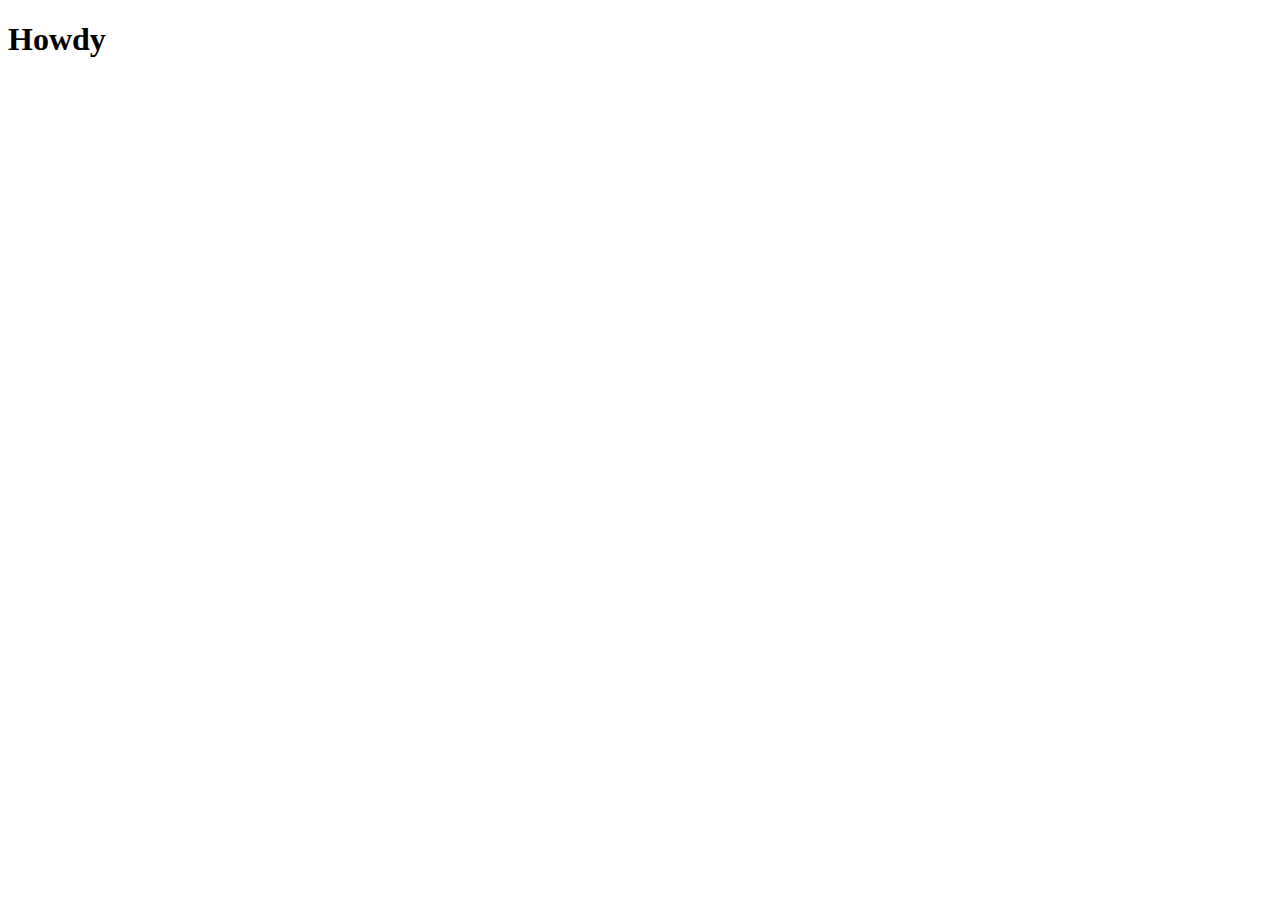
==== index.html @ 2b6c3ceb "Add files via upload" ====
<!doctype html>
<html lang="nl">
	
<head>
	<meta charset="UTF-8">
	<meta name="author" content="jouw naam">
	<meta name="viewport" content="width=device-width, initial-scale=1">
	
	<title>Howdy</title>
	
	<link href="styles/style.css" rel="stylesheet">
</head>

<body>
	<h1>Howdy</h1>
	<script src="scripts/script.js"></script>
</body>
	
</html>
---- styles/style.css ----
/* CSS Document */
*, *::after, *::before {
  box-sizing:border-box;  
}
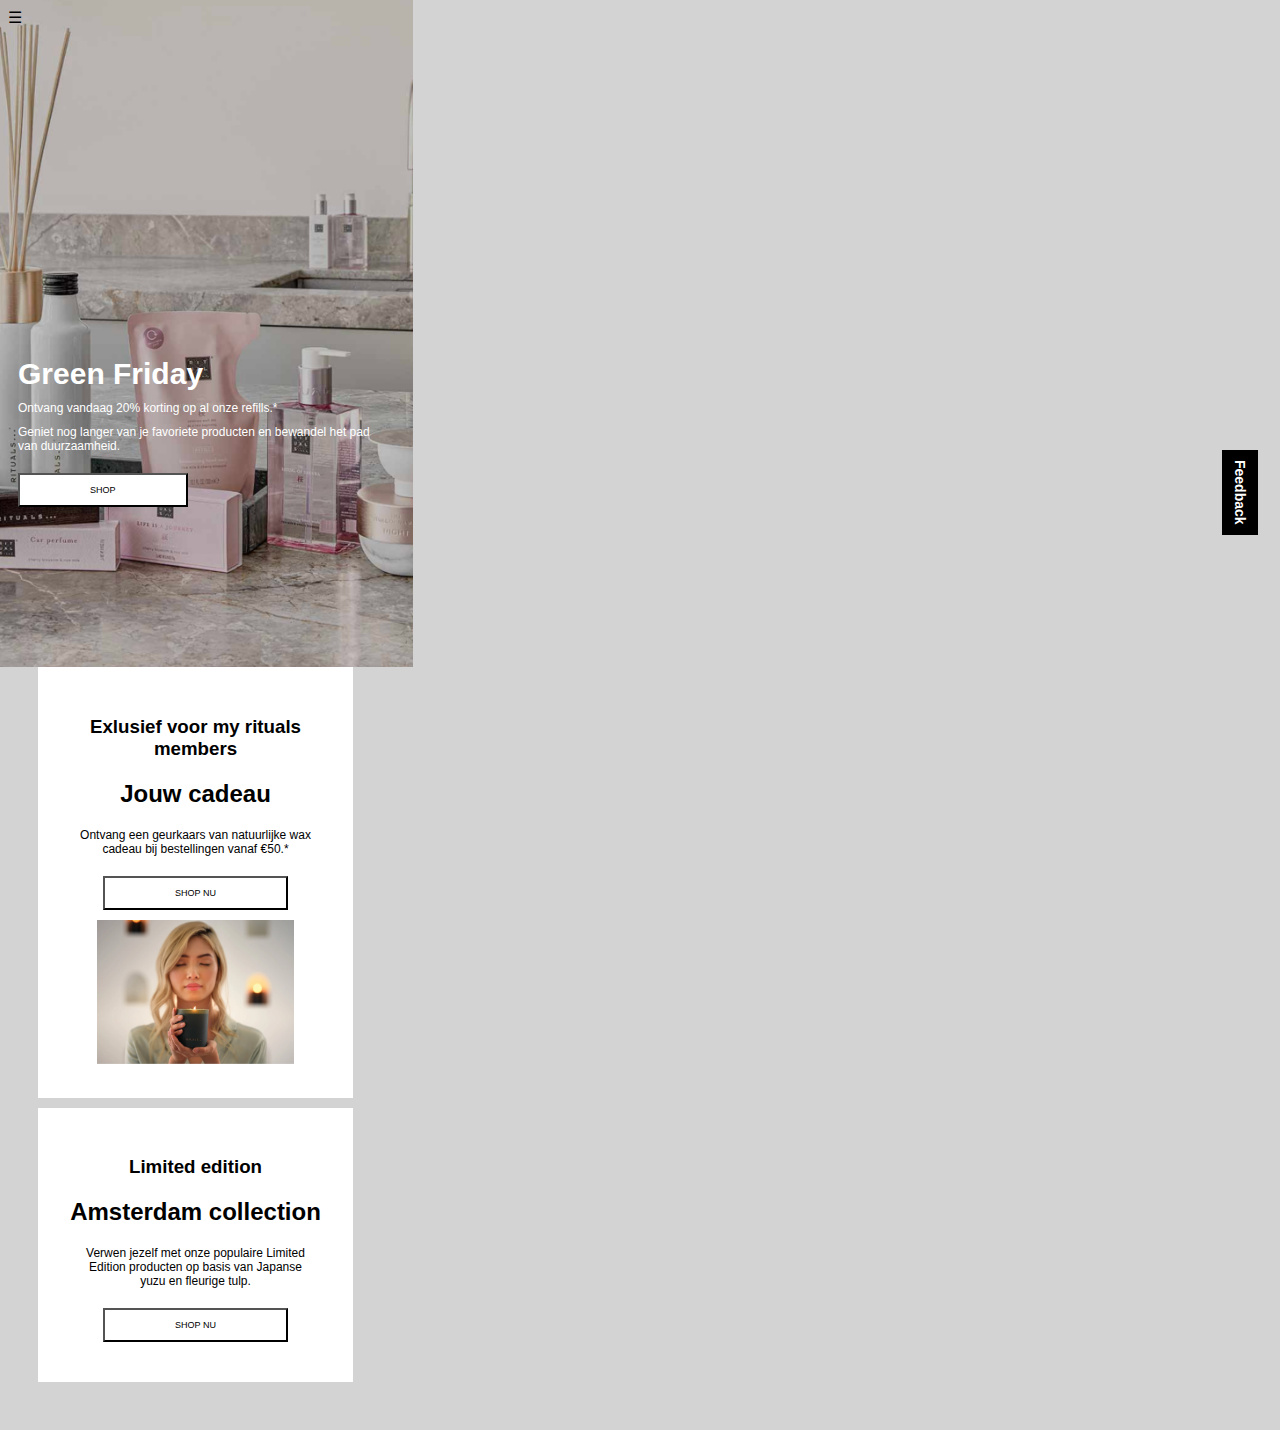
==== commit 76195c12: "Add files via upload" ====
--- a/index.html
+++ b/index.html
@@ -6,14 +6,62 @@
 	<meta name="author" content="jouw naam">
 	<meta name="viewport" content="width=device-width, initial-scale=1">
 	
-	<title>Howdy</title>
+	<title>Homepagina</title>
 	
 	<link href="styles/style.css" rel="stylesheet">
 </head>
 
 <body>
-	<h1>Howdy</h1>
+    <!-- start hamburger menu -->
+    <header>
+
+        <nav>
+            <label for="toggle">&#9776;</label>
+        </nav>
+    <!-- https://www.youtube.com/watch?v=xMTs8tAapnQ -->
+
+        <section class="homebanner">
+            <h1>Green Friday</h1>
+                <p>Ontvang vandaag 20% korting op al onze refills.*</p>
+                <p>Geniet nog langer van je favoriete producten en bewandel het pad van duurzaamheid.</p>
+                <button id='shop'>SHOP</button>
+        </section>
+        
+    </header>
+    <!-- einde hamburger menu -->
+   
+    <section id="zijkant">
+    <h2>Feedback</h2>
+    </section>
+     
+        
+           <ul>
+               <li id="jouwcadeau">
+                  <h3>Exlusief voor my rituals members</h3>
+                   <h2>Jouw cadeau</h2>
+                   <p>Ontvang een geurkaars van natuurlijke wax cadeau bij bestellingen vanaf €50.*</p>
+                   <button id='shopNu'>SHOP NU</button>
+                   <img class="cadeaufoto" src="images/jouwcadeau.png" alt="Foto van een vrouw die het cadeau vasthoudt">
+               </li>
+               
+               
+                <li id="AdamCollectie">
+                  <h3>Limited edition</h3>
+                   <h2>Amsterdam collection</h2>
+                   <p>Verwen jezelf met onze populaire Limited Edition producten op basis van Japanse yuzu en fleurige tulp.</p>
+                   <button id='shopNu2'>SHOP NU</button>
+               </li>
+           </ul>   
+        
+        
+        
+        
 	<script src="scripts/script.js"></script>
 </body>
 	
 </html>
+
+
+
+
+
--- a/styles/style.css
+++ b/styles/style.css
@@ -1,5 +1,96 @@
 /* CSS Document */
 *, *::after, *::before {
-  box-sizing:border-box;  
+  box-sizing:border-box; 
+ 
 }
 
+body {
+    font-family: ScalaSansOT, "Segoe UI", Roboto, "Helvetica Neue", sans-serif;
+    font-size: 16px;
+    max-width: 375px;
+    background-color: lightgray;
+}
+
+ul {
+    list-style: none;
+    margin: 0px;
+    padding:30px;
+    text-align: center;
+    
+}
+
+li {
+    margin-bottom: 10px;
+    background-color: white;
+    padding: 30px;
+}
+
+h1 {
+    font-size: 30px;
+    margin: 10px;
+    padding-top: 200px;
+    color: white;
+}
+
+p {
+    margin: 10px;
+    font-size: 12px;
+    color: white;
+}
+#zijkant {
+    position: relative;
+}
+
+#zijkant h2 {
+    position:fixed;
+    right:10px; 
+    top: 50%;
+    padding:10px;
+    text-align:center;
+    color:white;
+    background-color:black;
+    writing-mode:vertical-rl;
+    font-size: 14px;
+}
+
+button {
+    margin: 10px;
+    padding: 10px;
+    padding-left: 70px;
+    padding-right: 70px;
+    font-size: 9px;
+    background-color: white;
+    border-style: solid 1px;
+}
+
+.homebanner {
+   margin: -30px;
+    padding-bottom: 150px;
+    padding-top: 150px;
+    padding-left: 30px;
+    padding-right: 30px;
+    
+    background-image: url("../images/homebannerSmall.png");
+    background-repeat: no-repeat;
+    background-position: center top;
+    background-attachment: scroll;
+    background-size: cover;
+    
+}
+ 
+
+ul p {
+    color: black;
+}
+
+
+img {
+    width: 197.5px;
+    height: 144.205px;
+    text-align: center;
+}
+
+
+
+
+
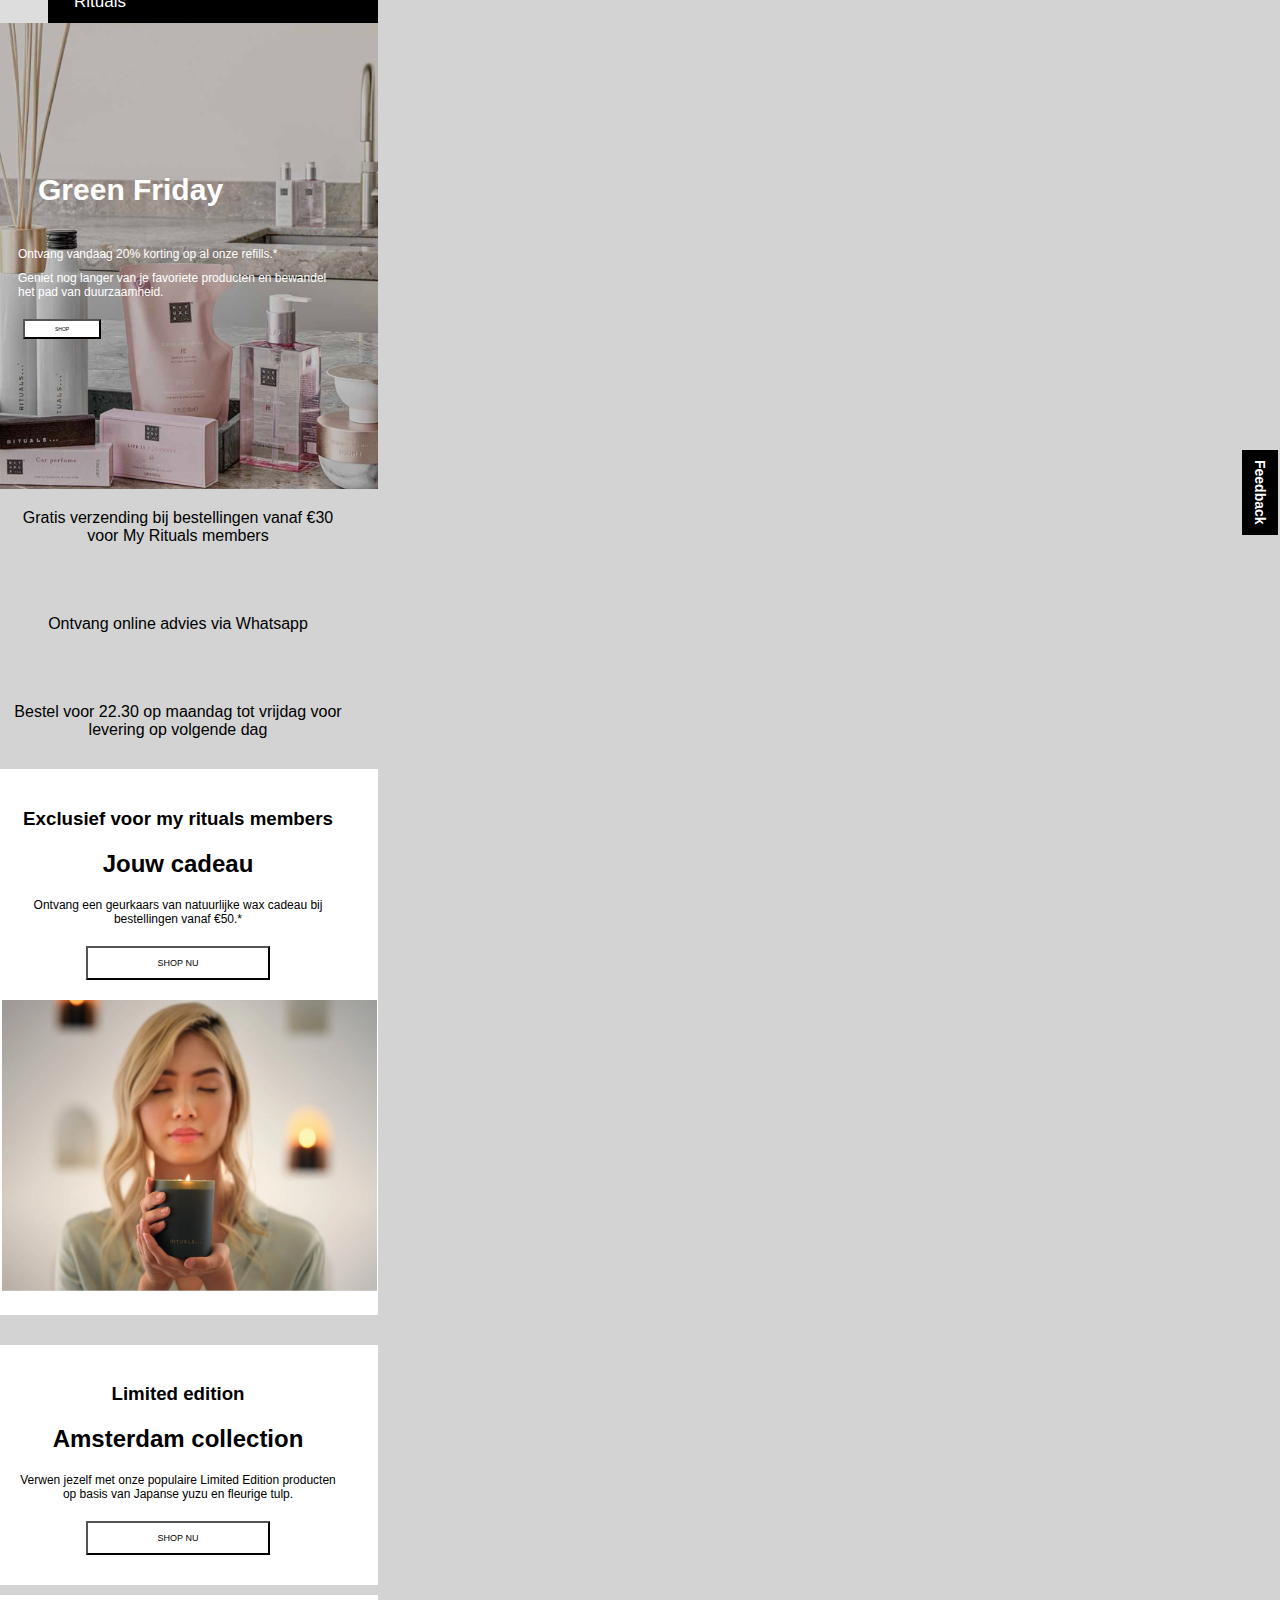
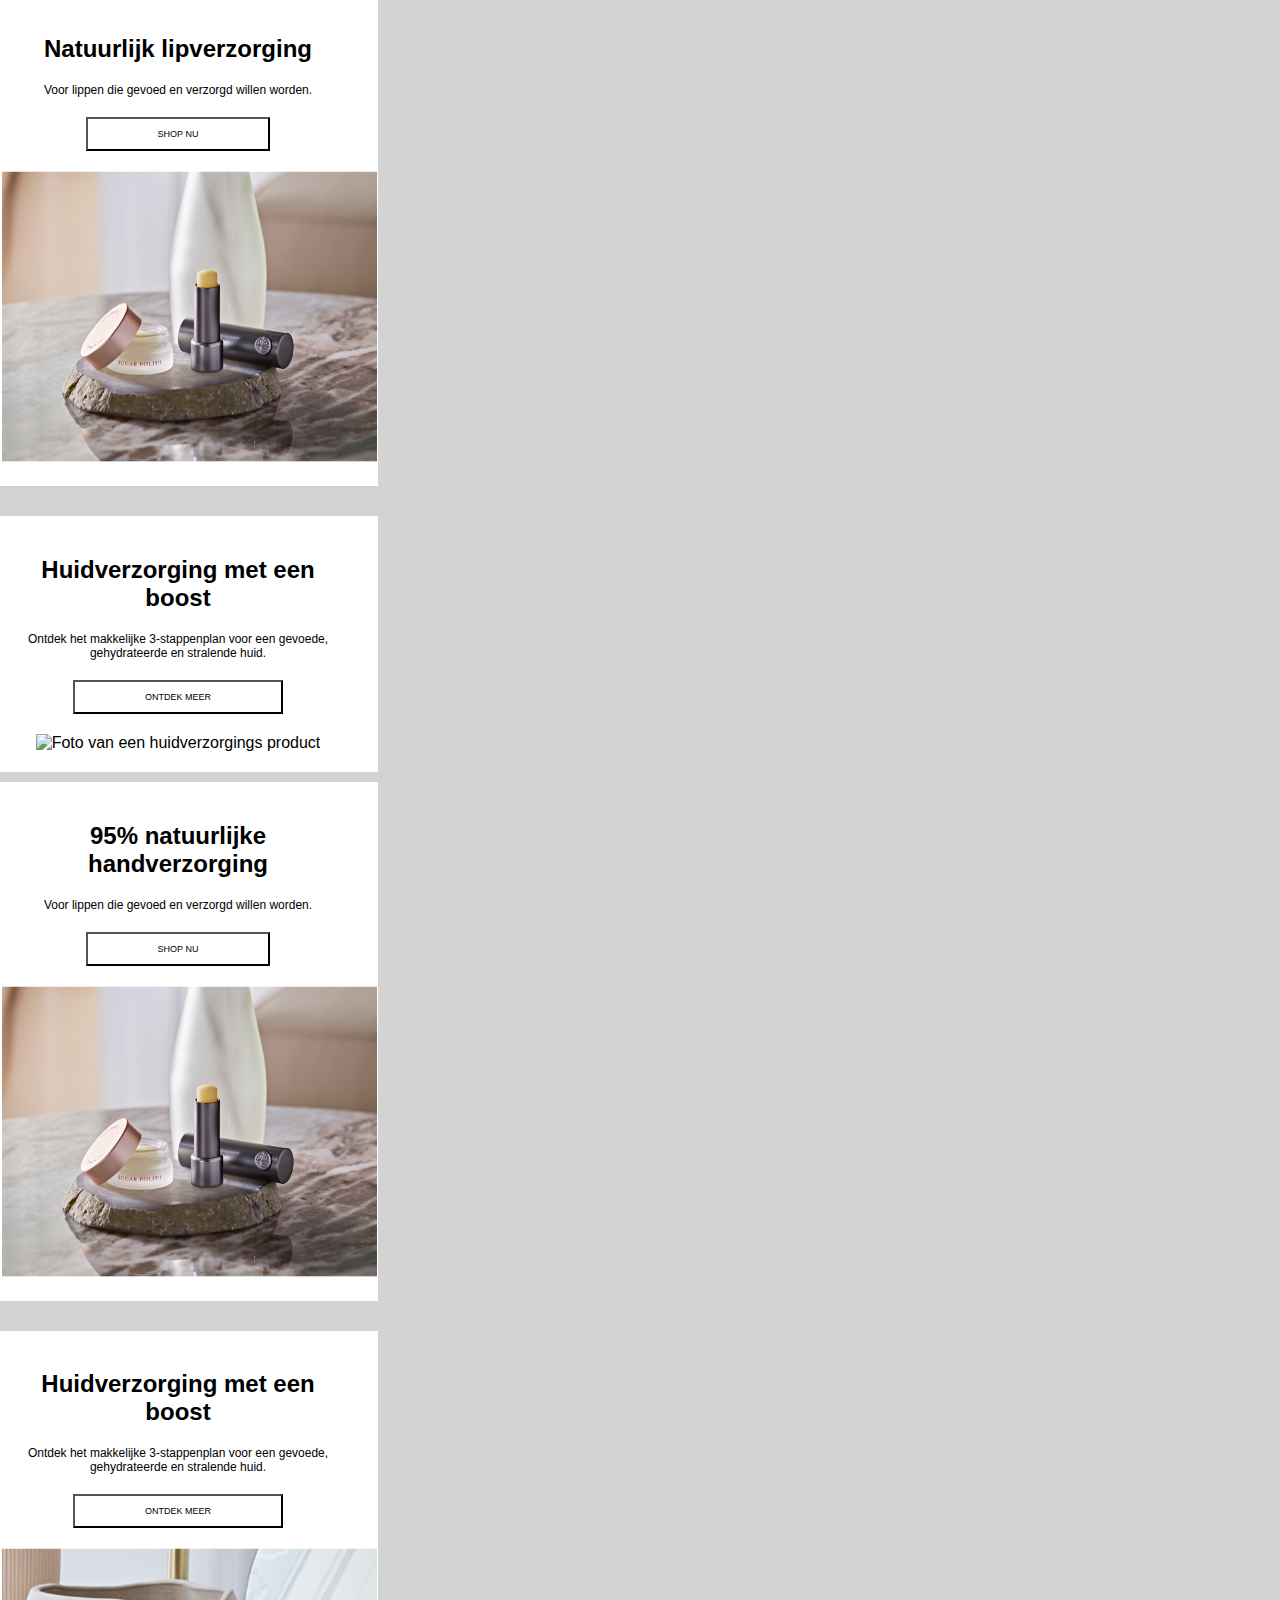
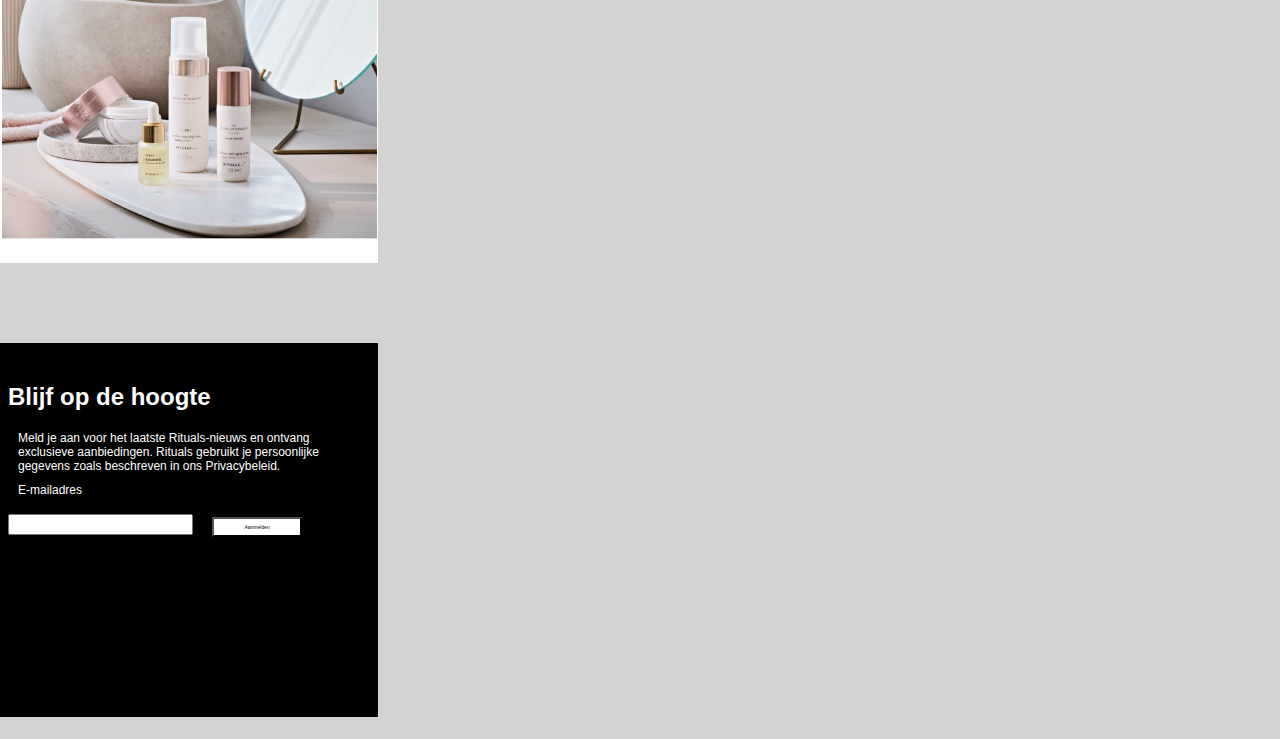
==== commit 012ad1bd: "Add files via upload" ====
--- a/index.html
+++ b/index.html
@@ -12,32 +12,64 @@
 </head>
 
 <body>
-    <!-- start hamburger menu -->
+    
     <header>
-
+        <!-- streepjes hamburger menu
         <nav>
             <label for="toggle">&#9776;</label>
         </nav>
-    <!-- https://www.youtube.com/watch?v=xMTs8tAapnQ -->
+        bron:https://www.youtube.com/watch?v=xMTs8tAapnQ -->
+        
+       
+        
+        <!-- top nav menu -->
+        
+         <div class="topnav">
+                
+            <a href="index.html" class="active">Rituals</a>
+            
+            <!-- nav links-->
+            <div id="myLinks">
+                <a href="product.html">Producten</a>
+                <a href="collecties">Collecties</a>
+                <a href="cadeaus">Cadeaus</a>
+                <a href="magazine">Magazine</a>
+            </div>
+            
+            <!--hamburger menu-->
+            <a id="linksboven" href="javascript:void(0);" class="icon" onclick="myFunction()"> </a>  
+            
+           
+        </div>
 
+      
         <section class="homebanner">
             <h1>Green Friday</h1>
                 <p>Ontvang vandaag 20% korting op al onze refills.*</p>
                 <p>Geniet nog langer van je favoriete producten en bewandel het pad van duurzaamheid.</p>
                 <button id='shop'>SHOP</button>
         </section>
-        
+        <!-- eind top nav menu -->
     </header>
-    <!-- einde hamburger menu -->
+   
    
     <section id="zijkant">
     <h2>Feedback</h2>
     </section>
      
+               
+               
+            <ul class="slider">
+               <li>Gratis verzending bij bestellingen vanaf €30 voor My Rituals members</li>
+               <li>Ontvang online advies via Whatsapp</li>
+               <li>Bestel voor 22.30 op maandag tot vrijdag voor levering op volgende dag</li>
+                   
+            </ul>
         
-           <ul>
+          
+            <ul>
                <li id="jouwcadeau">
-                  <h3>Exlusief voor my rituals members</h3>
+                  <h3>Exclusief voor my rituals members</h3>
                    <h2>Jouw cadeau</h2>
                    <p>Ontvang een geurkaars van natuurlijke wax cadeau bij bestellingen vanaf €50.*</p>
                    <button id='shopNu'>SHOP NU</button>
@@ -51,9 +83,51 @@
                    <p>Verwen jezelf met onze populaire Limited Edition producten op basis van Japanse yuzu en fleurige tulp.</p>
                    <button id='shopNu2'>SHOP NU</button>
                </li>
-           </ul>   
+            </ul>   
+           
+           
+             <ul>
+               <li id="lipverzorging">
+                  <h2>Natuurlijk lipverzorging</h2>
+                   <p>Voor lippen die gevoed en verzorgd willen worden.</p>
+                   <button id='shopNu3'>SHOP NU</button>
+                   <img class="verzorgingfoto" src="images/verzorging.png" alt="Foto van een lipverzorgings product">
+               </li>
+               
+               
+                <li id="huidverzorging">
+                   <h2>Huidverzorging met een boost</h2>
+                   <p>Ontdek het makkelijke 3-stappenplan voor een gevoede, gehydrateerde en stralende huid.</p>
+                   <button id='ontdek'>ONTDEK MEER</button>
+                   <img class="huidverzorging" src="images/huisverzorging.jpg" alt="Foto van een huidverzorgings product">
+               </li>
+             </ul> 
+           
+           
+            <ul>
+               <li id="handverzorging">
+                  <h2>95% natuurlijke handverzorging</h2>
+                   <p>Voor lippen die gevoed en verzorgd willen worden.</p>
+                   <button id='shopNu4'>SHOP NU</button>
+                   <img class="verzorgingfoto" src="images/verzorging.png" alt="Foto van een lipverzorgings product">
+               </li>
+               
+               
+                <li id="huidverzorging2">
+                   <h2>Huidverzorging met een boost</h2>
+                   <p>Ontdek het makkelijke 3-stappenplan voor een gevoede, gehydrateerde en stralende huid.</p>
+                   <button id='ontdek2'>ONTDEK MEER</button>
+                   <img class="huidverzorging" src="images/huidverzorging.jpg" alt="Foto van een huidverzorgings product">
+               </li>
+            </ul> 
         
-        
+        <footer>
+            <h2>Blijf op de hoogte</h2>
+            <p>Meld je aan voor het laatste Rituals-nieuws en ontvang exclusieve aanbiedingen. Rituals gebruikt je persoonlijke gegevens zoals beschreven in ons Privacybeleid.</p>
+            <p>E-mailadres</p>
+            <input class="inputveld email" type="email">
+            <button id="aanmelden">Aanmelden</button>
+        </footer>
         
         
 	<script src="scripts/script.js"></script>
--- a/styles/style.css
+++ b/styles/style.css
@@ -4,26 +4,54 @@
  
 }
 
+
+/****************** algemeen *****************/
 body {
     font-family: ScalaSansOT, "Segoe UI", Roboto, "Helvetica Neue", sans-serif;
     font-size: 16px;
-    max-width: 375px;
+    max-width: 340px;
     background-color: lightgray;
-}
-
-ul {
+    
+}
+
+ul  {
     list-style: none;
-    margin: 0px;
-    padding:30px;
     text-align: center;
     
-}
+    margin: -30px;
+    margin-top: -120px;
+    padding-bottom: 50px;
+    padding-top: 50px;
+    padding-left: 30px;
+    padding-right: 30px;
+    
+}
+
+
+.slider {
+    margin-top: -30px;
+    
+}
+
+.slider li {
+    background-color: lightgray;
+}
+
 
 li {
-    margin-bottom: 10px;
-    background-color: white;
-    padding: 30px;
-}
+    
+    background-color: white;
+    
+    
+    margin: -30px;
+    margin-bottom: 60px;
+    padding-bottom: 20px;
+    padding-top: 20px;
+    padding-left: 30px;
+    padding-right: 30px;
+}
+
+
 
 h1 {
     font-size: 30px;
@@ -36,14 +64,19 @@
     margin: 10px;
     font-size: 12px;
     color: white;
-}
+    
+}
+
+
+
+/****************** feedback button zijkant site *****************/
 #zijkant {
     position: relative;
 }
 
 #zijkant h2 {
     position:fixed;
-    right:10px; 
+    right:-10px; 
     top: 50%;
     padding:10px;
     text-align:center;
@@ -51,9 +84,48 @@
     background-color:black;
     writing-mode:vertical-rl;
     font-size: 14px;
-}
-
-button {
+    display: flex;
+    justify-content: flex-end;
+}
+
+
+
+
+
+/****************** homepagina  *****************/
+.homebanner {
+   margin: -30px;
+    padding-bottom: 150px;
+    padding-top: 150px;
+    padding-left: 30px;
+    padding-right: 30px;
+    
+    background-image: url("../images/homebannerSmall.png");
+    background-repeat: no-repeat;
+    background-position: center top;
+    background-attachment: scroll;
+    background-size: cover;
+    
+}
+ 
+
+ul p {
+    color: black;
+}
+
+
+img {
+    margin: 10px -6px 0px -6px;
+    width: 375px;
+    height: 291px;
+    
+}
+
+
+
+li button,
+button shop
+{
     margin: 10px;
     padding: 10px;
     padding-left: 70px;
@@ -63,34 +135,161 @@
     border-style: solid 1px;
 }
 
-.homebanner {
-   margin: -30px;
-    padding-bottom: 150px;
-    padding-top: 150px;
-    padding-left: 30px;
-    padding-right: 30px;
-    
-    background-image: url("../images/homebannerSmall.png");
-    background-repeat: no-repeat;
-    background-position: center top;
-    background-attachment: scroll;
-    background-size: cover;
-    
-}
- 
-
-ul p {
+
+
+
+footer h2 {
+    color: white;
+}
+
+footer {
+    background-color: black;
+    margin: -30px;
+    margin-bottom: -10px;
+    padding-bottom: 170px;
+    padding-top: 20px;
+    padding-left: 30px;
+    padding-right: 30px; 
+   
+}
+
+
+
+/******** nav *******/
+
+.topnav {
+    overflow: hidden;
+    background-color: black;
+    position: relative;
+    width: 380px;
+    height: 45px;
+    margin-top: -30px;
+    margin-left: -10px;
+    
+    
+}
+
+.topnav #myLinks {
+    display: none;
+}
+
+.topnav a {
+    color: white;
+    padding: 14px 16px;
+    text-decoration: none;
+    font-size: 17px;
+    display: block;
+}
+
+.topnav a.icon {
+    background: white;
+    display: block;
+    position: absolute;
+    left: 0;
+    top: 0;
+    width: 50px;
+    height: 48px;
+    
+    
+}
+
+
+.topnav a:hover{
+    background-color: #ddd;
     color: black;
-}
-
-
-img {
-    width: 197.5px;
-    height: 144.205px;
-    text-align: center;
-}
-
-
-
-
-
+    
+
+    
+}
+
+
+a {
+    position: absolute;
+     
+      
+}
+.active {
+    background-color: black;
+    color: white;
+    left: 60px;
+    display: flex;
+    width: 100px;
+    padding: 0;
+    
+}
+
+
+
+
+
+
+/****grid*****/
+main {
+  display:grid;
+  grid-template-columns:1fr 1fr;
+    display:grid;
+  grid-template-columns:1fr 1fr;
+  grid-gap:1em;
+    
+    margin: 0px 0px 800px 25px;
+}
+
+
+header article{
+    background-color: black;
+    width: 380px;
+    height: 200px;
+    margin-left: -10px;
+    
+    
+}
+
+header h1 {
+    padding: 30px;
+    margin: 0px;
+}
+
+article {
+    background-color: white;
+    margin: 0px;
+    width: 150px;
+    height: 400px;
+    padding: 10px;
+    
+}
+
+button{
+    margin: 10px 30px 10px 15px;
+    padding: 5px 30px 5px 30px;
+    background-color: white;
+    border-style: solid 1px;
+    font-size: 5px;
+    
+   
+    
+}
+
+article img {
+    width: 50px;
+    height: 216.5px;
+    margin: 0px 0px 0px 40px;
+    
+}
+article h2 {
+    font-size: 15px;
+}
+
+article p{
+    margin: 0;
+    color: gray;
+}
+
+
+
+
+
+
+
+
+
+
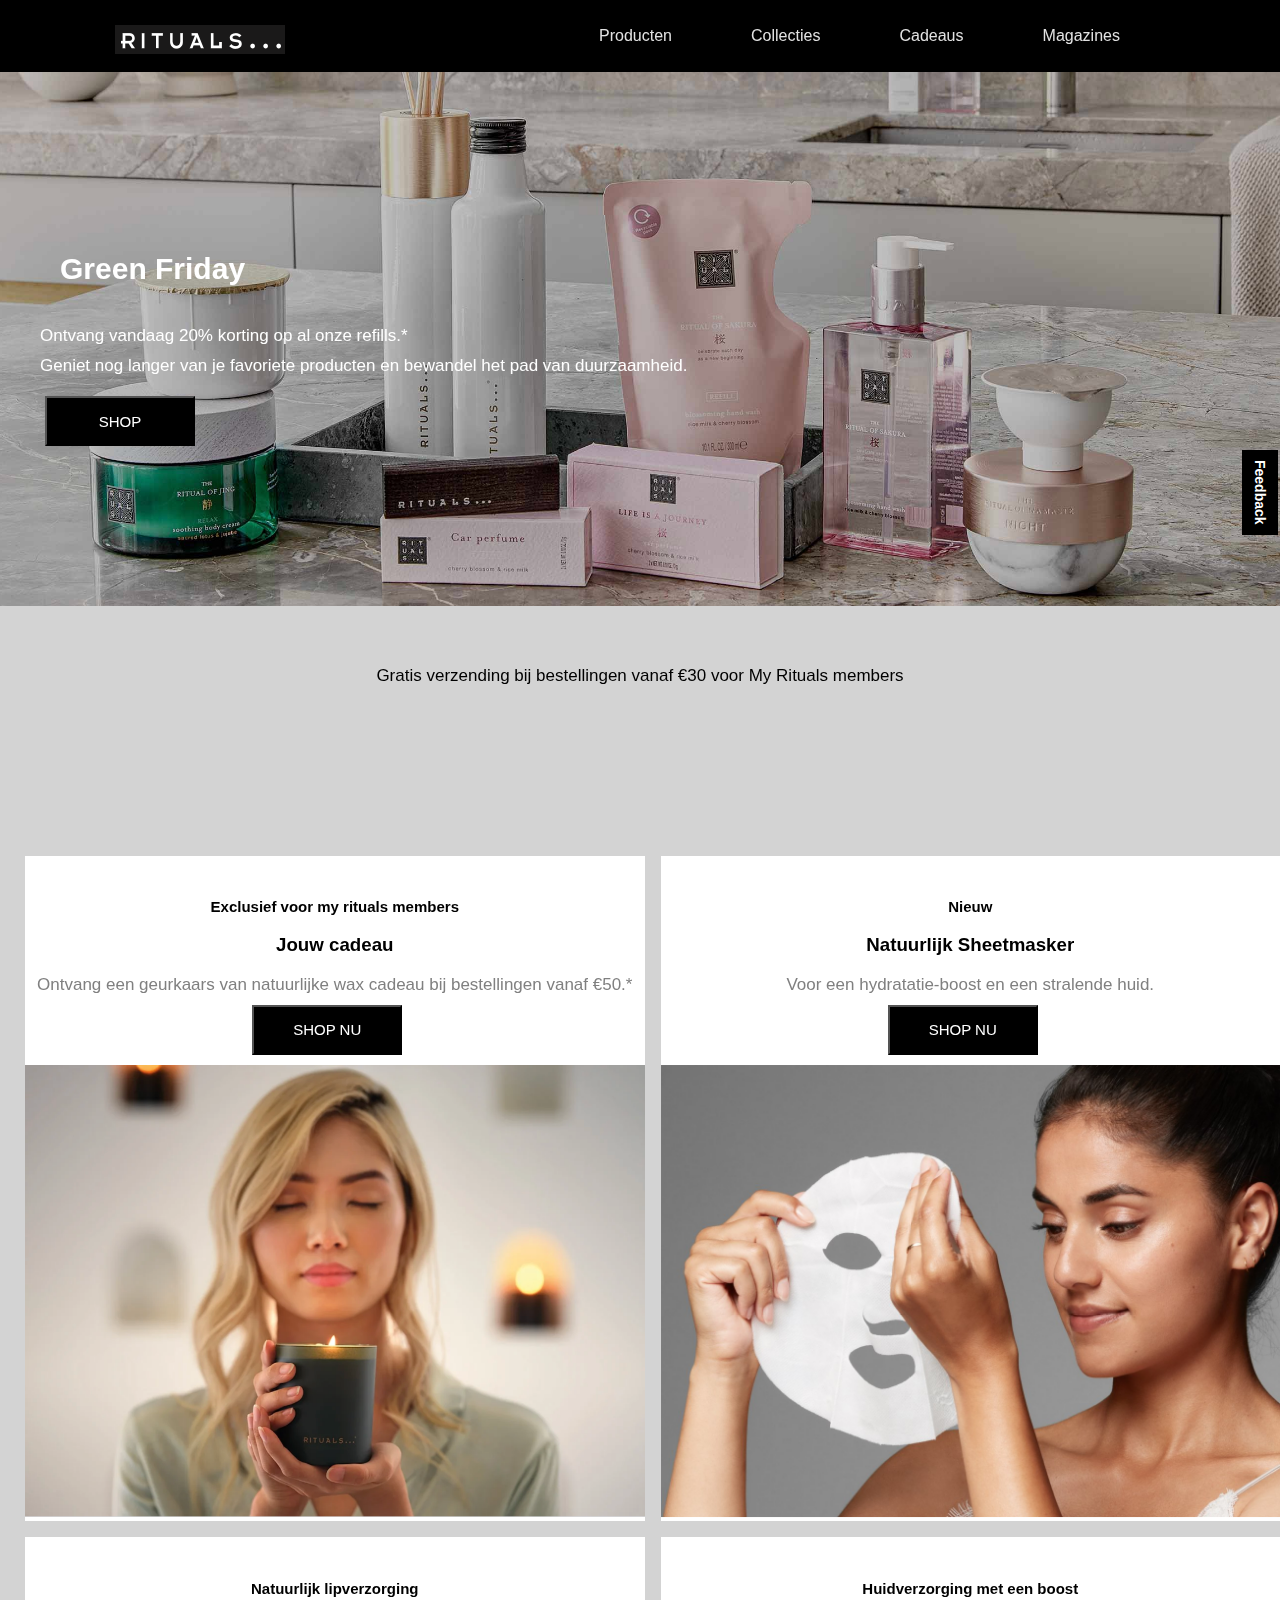
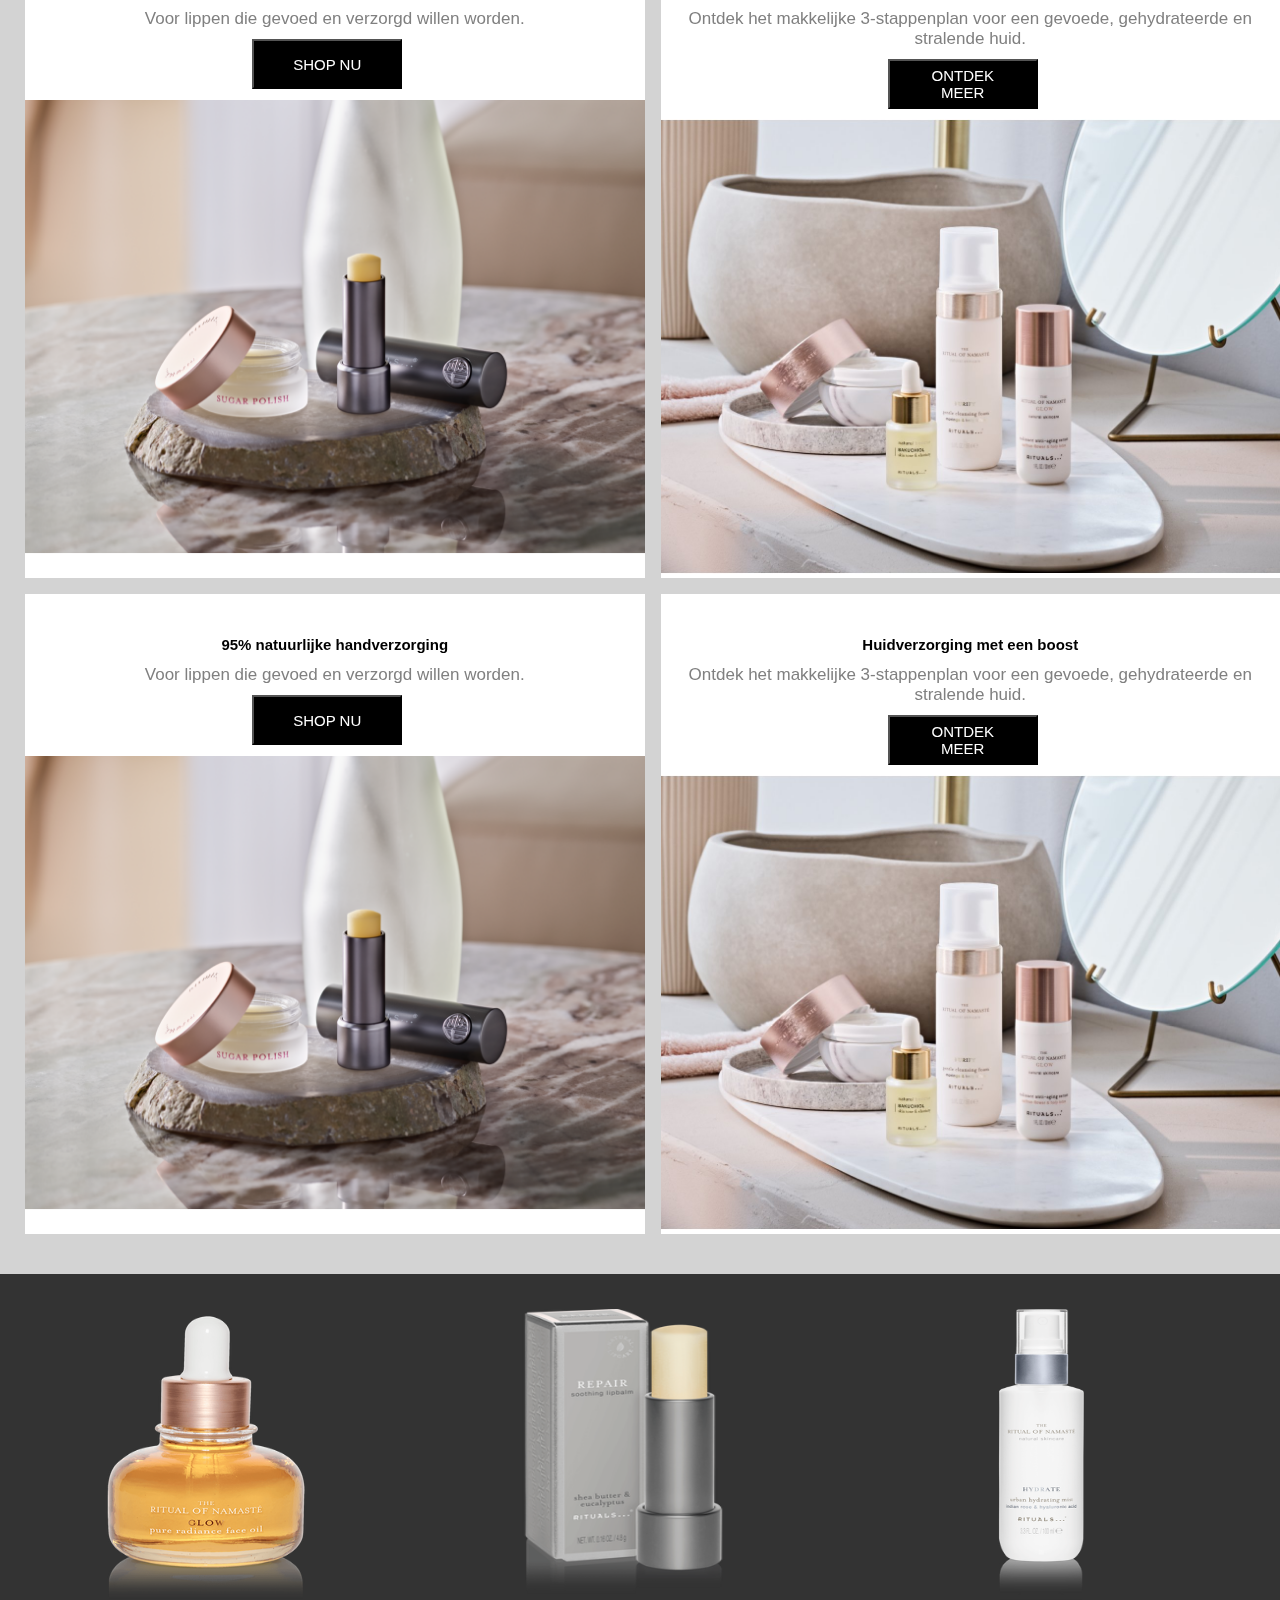
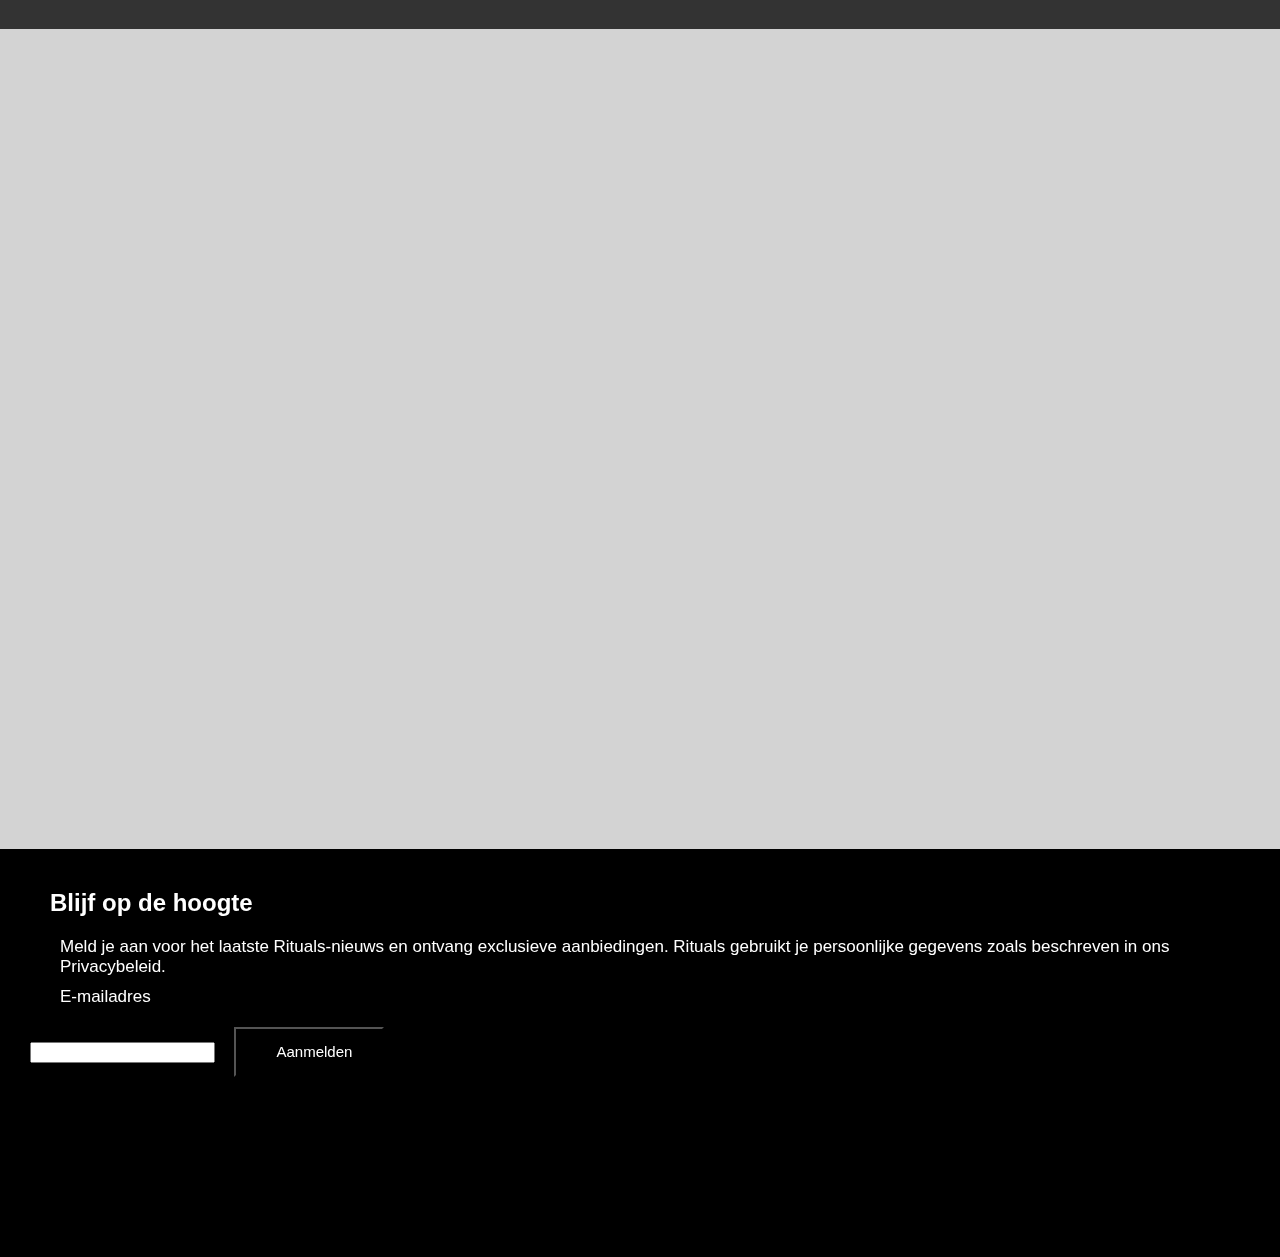
==== commit a6a6dc85: "Add files via upload" ====
--- a/index.html
+++ b/index.html
@@ -12,120 +12,124 @@
 </head>
 
 <body>
-    
+   
     <header>
-        <!-- streepjes hamburger menu
+            <!-- streepjes 
         <nav>
             <label for="toggle">&#9776;</label>
         </nav>
-        bron:https://www.youtube.com/watch?v=xMTs8tAapnQ -->
+     https://www.youtube.com/watch?v=xMTs8tAapnQ -->
         
-       
-        
-        <!-- top nav menu -->
-        
-         <div class="topnav">
+         <nav>
+           <a href="index.html" class="active">
+            <img class="logo" src="images/logo.png" alt="logo van Rituals">
+            </a>
+                <ul>
+                    <li><a href="product.html"> Producten</a></li>
+                    <li><a href="index.html"> Collecties</a></li>
+                    <li><a href="index.html"> Cadeaus</a></li>
+                    <li><a href="index.html"> Magazines</a></li>
+                </ul>
+        </nav>
+      
                 
-            <a href="index.html" class="active">Rituals</a>
-            
-            <!-- nav links-->
-            <div id="myLinks">
-                <a href="product.html">Producten</a>
-                <a href="collecties">Collecties</a>
-                <a href="cadeaus">Cadeaus</a>
-                <a href="magazine">Magazine</a>
-            </div>
-            
-            <!--hamburger menu-->
-            <a id="linksboven" href="javascript:void(0);" class="icon" onclick="myFunction()"> </a>  
-            
-           
-        </div>
-
-      
         <section class="homebanner">
             <h1>Green Friday</h1>
                 <p>Ontvang vandaag 20% korting op al onze refills.*</p>
                 <p>Geniet nog langer van je favoriete producten en bewandel het pad van duurzaamheid.</p>
                 <button id='shop'>SHOP</button>
         </section>
-        <!-- eind top nav menu -->
+     
     </header>
-   
+    
    
     <section id="zijkant">
     <h2>Feedback</h2>
     </section>
      
-               
-               
-            <ul class="slider">
-               <li>Gratis verzending bij bestellingen vanaf €30 voor My Rituals members</li>
-               <li>Ontvang online advies via Whatsapp</li>
-               <li>Bestel voor 22.30 op maandag tot vrijdag voor levering op volgende dag</li>
-                   
-            </ul>
+          
+          <div class="s-wrap"><div class="s-move">
+             <div class="slide">
+             <p>Gratis verzending bij bestellingen vanaf €30 voor My Rituals members</p>
+             </div>
+             
+             <div class="slide">
+             <p>Ontvang online advies via Whatsapp</p>
+             </div>
+             
+             <div class="slide">
+             <p>Bestel voor 22.30 op maandag tot vrijdag voor levering op volgende dag</p>
+             </div>
+             </div></div>
+              
+<main>
         
-          
-            <ul>
-               <li id="jouwcadeau">
-                  <h3>Exclusief voor my rituals members</h3>
-                   <h2>Jouw cadeau</h2>
-                   <p>Ontvang een geurkaars van natuurlijke wax cadeau bij bestellingen vanaf €50.*</p>
-                   <button id='shopNu'>SHOP NU</button>
-                   <img class="cadeaufoto" src="images/jouwcadeau.png" alt="Foto van een vrouw die het cadeau vasthoudt">
-               </li>
-               
-               
-                <li id="AdamCollectie">
-                  <h3>Limited edition</h3>
-                   <h2>Amsterdam collection</h2>
-                   <p>Verwen jezelf met onze populaire Limited Edition producten op basis van Japanse yuzu en fleurige tulp.</p>
+        <article>
+            <h2>Exclusief voor my rituals members</h2>
+            <h3>Jouw cadeau</h3>
+            <p>Ontvang een geurkaars van natuurlijke wax cadeau bij bestellingen vanaf €50.*</p>
+            <button id='shopNu'>SHOP NU</button>
+            <img class="cadeaufoto" src="images/jouwcadeau.png" alt="Foto van een vrouw die het cadeau vasthoudt">
+        </article>  
+             
+        <article>
+           <h2>Nieuw</h2>
+                   <h3>Natuurlijk Sheetmasker</h3>
+                   <p>Voor een hydratatie-boost en een stralende huid.</p>
                    <button id='shopNu2'>SHOP NU</button>
-               </li>
-            </ul>   
-           
-           
-             <ul>
-               <li id="lipverzorging">
-                  <h2>Natuurlijk lipverzorging</h2>
+                   <img class="verzorgingfoto" src="images/mask.jpg" alt="Foto van een lipverzorgings product">
+        </article>     
+
+              <article>
+           <h2>Natuurlijk lipverzorging</h2>
                    <p>Voor lippen die gevoed en verzorgd willen worden.</p>
                    <button id='shopNu3'>SHOP NU</button>
                    <img class="verzorgingfoto" src="images/verzorging.png" alt="Foto van een lipverzorgings product">
-               </li>
-               
-               
-                <li id="huidverzorging">
-                   <h2>Huidverzorging met een boost</h2>
+        </article>  
+             
+        <article>
+            <h2>Huidverzorging met een boost</h2>
                    <p>Ontdek het makkelijke 3-stappenplan voor een gevoede, gehydrateerde en stralende huid.</p>
                    <button id='ontdek'>ONTDEK MEER</button>
                    <img class="huidverzorging" src="images/huisverzorging.jpg" alt="Foto van een huidverzorgings product">
-               </li>
-             </ul> 
-           
-           
-            <ul>
-               <li id="handverzorging">
-                  <h2>95% natuurlijke handverzorging</h2>
+        </article> 
+             
+              <article>
+           <h2>95% natuurlijke handverzorging</h2>
                    <p>Voor lippen die gevoed en verzorgd willen worden.</p>
                    <button id='shopNu4'>SHOP NU</button>
                    <img class="verzorgingfoto" src="images/verzorging.png" alt="Foto van een lipverzorgings product">
-               </li>
-               
-               
-                <li id="huidverzorging2">
-                   <h2>Huidverzorging met een boost</h2>
+        </article>  
+             
+        <article>
+           <h2>Huidverzorging met een boost</h2>
                    <p>Ontdek het makkelijke 3-stappenplan voor een gevoede, gehydrateerde en stralende huid.</p>
                    <button id='ontdek2'>ONTDEK MEER</button>
-                   <img class="huidverzorging" src="images/huidverzorging.jpg" alt="Foto van een huidverzorgings product">
-               </li>
-            </ul> 
+                   <img class="huidverzorging" src="images/huisverzorging.jpg" alt="Foto van een huidverzorgings product">
+        </article> 
+         
+                                 
+    </main>   
+           
+                         
+            <div class="scroll">  
+              <a href="#slide1"><img src="images/carousel1.webp" alt="Anti-aging product"></a> 
+              <a href="#slide2"><img src="images/balm.webp" alt="Anti-aging product"></a>
+              <a href="#slide3"><img src="images/mist.webp" alt="Anti-aging product"></a>
+              <a href="#slide4"><img src="images/cream.webp" alt="Anti-aging product"></a>
+              <a href="#slide5"><img src="images/zeep.webp" alt="Anti-aging product"></a>
+              <a href="#slide3"><img src="images/handbalm.webp" alt="Anti-aging product"></a>
+              <a href="#slide4"><img src="images/bodycream.webp" alt="Anti-aging product"></a>
+              <a href="#slide5"><img src="images/olie.webp" alt="Anti-aging product"></a>
+            </div>      
+              
+              
         
         <footer>
             <h2>Blijf op de hoogte</h2>
             <p>Meld je aan voor het laatste Rituals-nieuws en ontvang exclusieve aanbiedingen. Rituals gebruikt je persoonlijke gegevens zoals beschreven in ons Privacybeleid.</p>
             <p>E-mailadres</p>
-            <input class="inputveld email" type="email">
+            <input class="inputveldEmail" type="email">
             <button id="aanmelden">Aanmelden</button>
         </footer>
         
--- a/styles/style.css
+++ b/styles/style.css
@@ -1,7 +1,6 @@
 /* CSS Document */
 *, *::after, *::before {
   box-sizing:border-box; 
- 
 }
 
 
@@ -9,48 +8,10 @@
 body {
     font-family: ScalaSansOT, "Segoe UI", Roboto, "Helvetica Neue", sans-serif;
     font-size: 16px;
-    max-width: 340px;
-    background-color: lightgray;
-    
-}
-
-ul  {
-    list-style: none;
-    text-align: center;
-    
-    margin: -30px;
-    margin-top: -120px;
-    padding-bottom: 50px;
-    padding-top: 50px;
-    padding-left: 30px;
-    padding-right: 30px;
-    
-}
-
-
-.slider {
-    margin-top: -30px;
-    
-}
-
-.slider li {
-    background-color: lightgray;
-}
-
-
-li {
-    
-    background-color: white;
-    
-    
-    margin: -30px;
-    margin-bottom: 60px;
-    padding-bottom: 20px;
-    padding-top: 20px;
-    padding-left: 30px;
-    padding-right: 30px;
-}
-
+    margin: 0px;
+    padding: 0px;
+    background-color: lightgray;    
+}
 
 
 h1 {
@@ -60,11 +21,11 @@
     color: white;
 }
 
+
 p {
     margin: 10px;
-    font-size: 12px;
-    color: white;
-    
+    font-size: 17px;
+    color: white;    
 }
 
 
@@ -73,6 +34,7 @@
 #zijkant {
     position: relative;
 }
+
 
 #zijkant h2 {
     position:fixed;
@@ -89,58 +51,249 @@
 }
 
 
-
-
-
 /****************** homepagina  *****************/
 .homebanner {
-   margin: -30px;
+   
     padding-bottom: 150px;
     padding-top: 150px;
     padding-left: 30px;
     padding-right: 30px;
-    
-    background-image: url("../images/homebannerSmall.png");
+    background-image: url("../images/homebanner.png");
     background-repeat: no-repeat;
     background-position: center top;
     background-attachment: scroll;
     background-size: cover;
-    
+    width: 100%;
+    height: auto;   
 }
  
-
-ul p {
-    color: black;
-}
-
 
 img {
     margin: 10px -6px 0px -6px;
     width: 375px;
     height: 291px;
-    
-}
-
-
-
-li button,
-button shop
-{
-    margin: 10px;
-    padding: 10px;
-    padding-left: 70px;
-    padding-right: 70px;
-    font-size: 9px;
+    position: relative;
+}
+
+
+
+/****grid*****/
+main {
+    display:grid;
+    grid-template-columns:1fr 1fr;
+    display:grid;
+    grid-template-columns:1fr 1fr;
+    grid-gap:1em;
+    margin: 0px 0px 40px 25px;
+}
+
+
+header article{
+    background-color: black;
+    width: 100%;
+    height: 200px;   
+}
+
+
+header h1 {
+    padding: 30px;
+    margin: 0px;
+}
+
+
+article {
+    background-color: white;
+    margin: 0px;
+    width: 100%;
+    height: auto;
+    padding: 30px 0px 0px 0px;
+    text-align: center;   
+}
+
+
+button{
+    margin: 10px 30px 10px 15px;
+    padding: 5px 30px 5px 30px;
     background-color: white;
     border-style: solid 1px;
-}
-
-
-
+    font-size: 15px;
+    width: 150px;
+    height: 50px;
+    background-color: black;
+    color: white;  
+}
+
+
+article img {
+    width: 100%;
+    height: auto;
+    margin: 0px 0px 0px 0px; 
+}
+
+
+.productfoto {
+    width: 50px;
+    height: 216,5px;
+}
+
+
+article h2 {
+    font-size: 15px;
+}
+
+
+article p{
+    margin: 0;
+    color: gray;
+}
+
+
+
+/* slides*/
+
+.s-wrap {
+    width: 100%;
+    height: 200px;
+    background-color: lightgray;
+    border: none;
+    overflow: hidden;
+    padding-top: 0px;
+    margin-top: 50px;
+}
+
+
+.s-move {
+    display: flex;
+    position: relative;
+    top: 0;
+    right: 0;
+}
+
+
+.slide {
+    box-sizing: border-box;
+    padding: 0px;
+    width: 100%;
+    flex-shrink: 0;
+}
+
+
+@keyframes slideh {
+    0% {right: 0;}
+    15% {right: 0;}
+    20% {right: 100%;}
+    35% {right: 100%;}
+    40% {right: 200%;}
+    55% {right: 200%;}
+    60% {right: 300%;}
+    75% {right: 300%;}
+    80% {right: 400%;}
+    95% {right: 400%;}
+    100% {right: 0;}
+}
+
+
+.s-move { animation: slideh linear 25s infinite;}
+
+
+.s-wrap p {
+    text-align: center;   
+}
+
+
+
+/* nav */
+.logo {
+    width: 170px;
+    height: 29px;
+}
+
+
+nav{
+    display: flex;
+    justify-content: space-around;
+    align-items: center;
+    min-height: 8vh;
+    background-color: black;   
+}
+
+
+nav ul{
+    display: flex;
+    justify-content: space-around;
+    width: 50%;
+}
+
+
+nav ul li{
+    list-style: none;
+}
+
+
+nav ul a{
+    color: rgb(226, 226, 226);
+    text-decoration: none; 
+}
+
+
+li, a {
+    font-family: "Avenir", sans-serif;
+    font-weight: 500;
+    font-size: 16px;
+    color: black;
+    text-decoration: none;
+}
+
+
+
+/* carousel */
+
+div.scroll {
+    background-color: #333;
+    overflow: auto;
+    white-space: nowrap;
+    width: 100%;
+    height: auto;
+    margin-bottom: 850px;   
+}
+
+
+div.scroll a {
+    display: inline-block;
+    color: white;
+    text-align: center;
+    padding: 25px;
+    text-decoration: none;   
+}
+
+
+div.scroll a:hover {
+    background-color: #777;
+}    
+
+
+div p {
+    color: black;
+}
+
+
+/* footer */
 
 footer h2 {
     color: white;
-}
+    padding-left: 20px;
+}
+
+
+footer p {
+    padding-left: 20px;
+}
+
+
+footer button {
+    padding-left: 40px;
+}
+
 
 footer {
     background-color: black;
@@ -148,148 +301,8 @@
     margin-bottom: -10px;
     padding-bottom: 170px;
     padding-top: 20px;
-    padding-left: 30px;
+    padding-left: 60px;
     padding-right: 30px; 
-   
-}
-
-
-
-/******** nav *******/
-
-.topnav {
-    overflow: hidden;
-    background-color: black;
-    position: relative;
-    width: 380px;
-    height: 45px;
-    margin-top: -30px;
-    margin-left: -10px;
-    
-    
-}
-
-.topnav #myLinks {
-    display: none;
-}
-
-.topnav a {
-    color: white;
-    padding: 14px 16px;
-    text-decoration: none;
-    font-size: 17px;
-    display: block;
-}
-
-.topnav a.icon {
-    background: white;
-    display: block;
-    position: absolute;
-    left: 0;
-    top: 0;
-    width: 50px;
-    height: 48px;
-    
-    
-}
-
-
-.topnav a:hover{
-    background-color: #ddd;
-    color: black;
-    
-
-    
-}
-
-
-a {
-    position: absolute;
-     
-      
-}
-.active {
-    background-color: black;
-    color: white;
-    left: 60px;
-    display: flex;
-    width: 100px;
-    padding: 0;
-    
-}
-
-
-
-
-
-
-/****grid*****/
-main {
-  display:grid;
-  grid-template-columns:1fr 1fr;
-    display:grid;
-  grid-template-columns:1fr 1fr;
-  grid-gap:1em;
-    
-    margin: 0px 0px 800px 25px;
-}
-
-
-header article{
-    background-color: black;
-    width: 380px;
-    height: 200px;
-    margin-left: -10px;
-    
-    
-}
-
-header h1 {
-    padding: 30px;
-    margin: 0px;
-}
-
-article {
-    background-color: white;
-    margin: 0px;
-    width: 150px;
-    height: 400px;
-    padding: 10px;
-    
-}
-
-button{
-    margin: 10px 30px 10px 15px;
-    padding: 5px 30px 5px 30px;
-    background-color: white;
-    border-style: solid 1px;
-    font-size: 5px;
-    
-   
-    
-}
-
-article img {
-    width: 50px;
-    height: 216.5px;
-    margin: 0px 0px 0px 40px;
-    
-}
-article h2 {
-    font-size: 15px;
-}
-
-article p{
-    margin: 0;
-    color: gray;
-}
-
-
-
-
-
-
-
-
-
-
+}
+
+
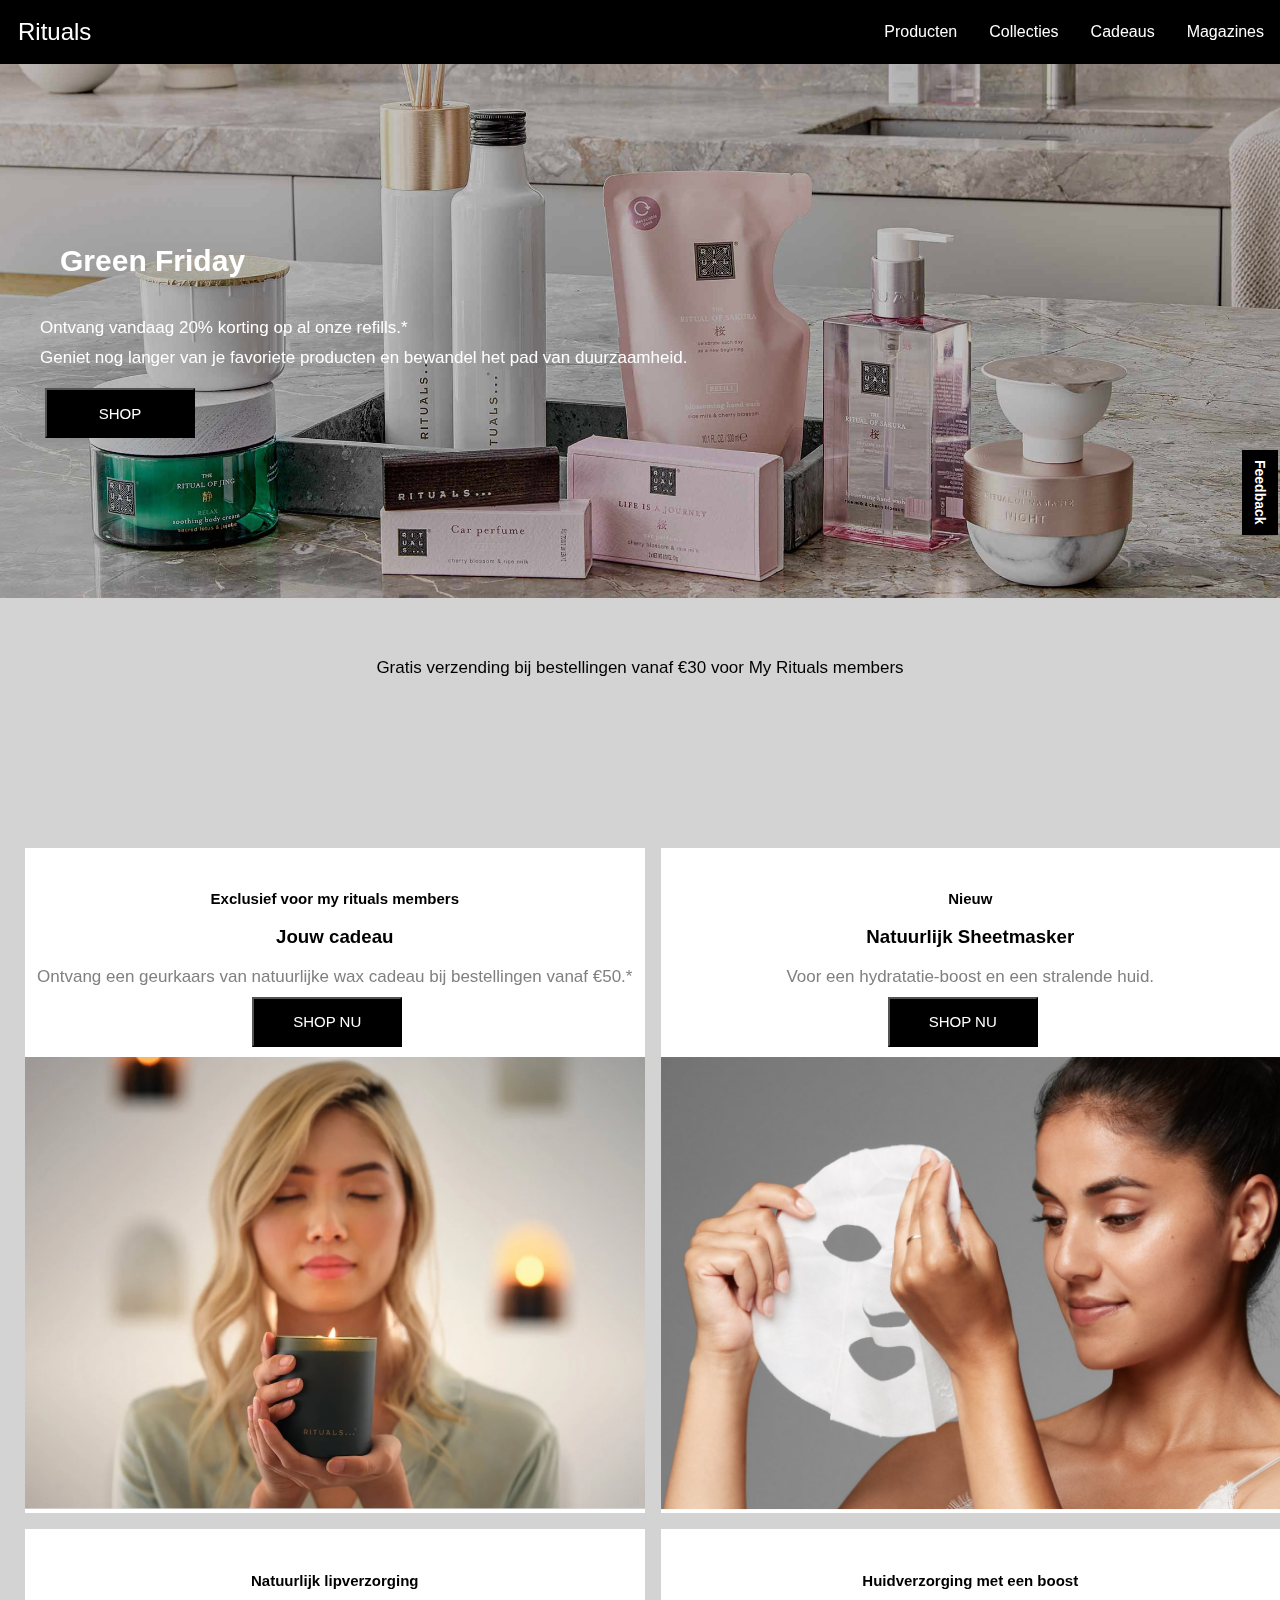
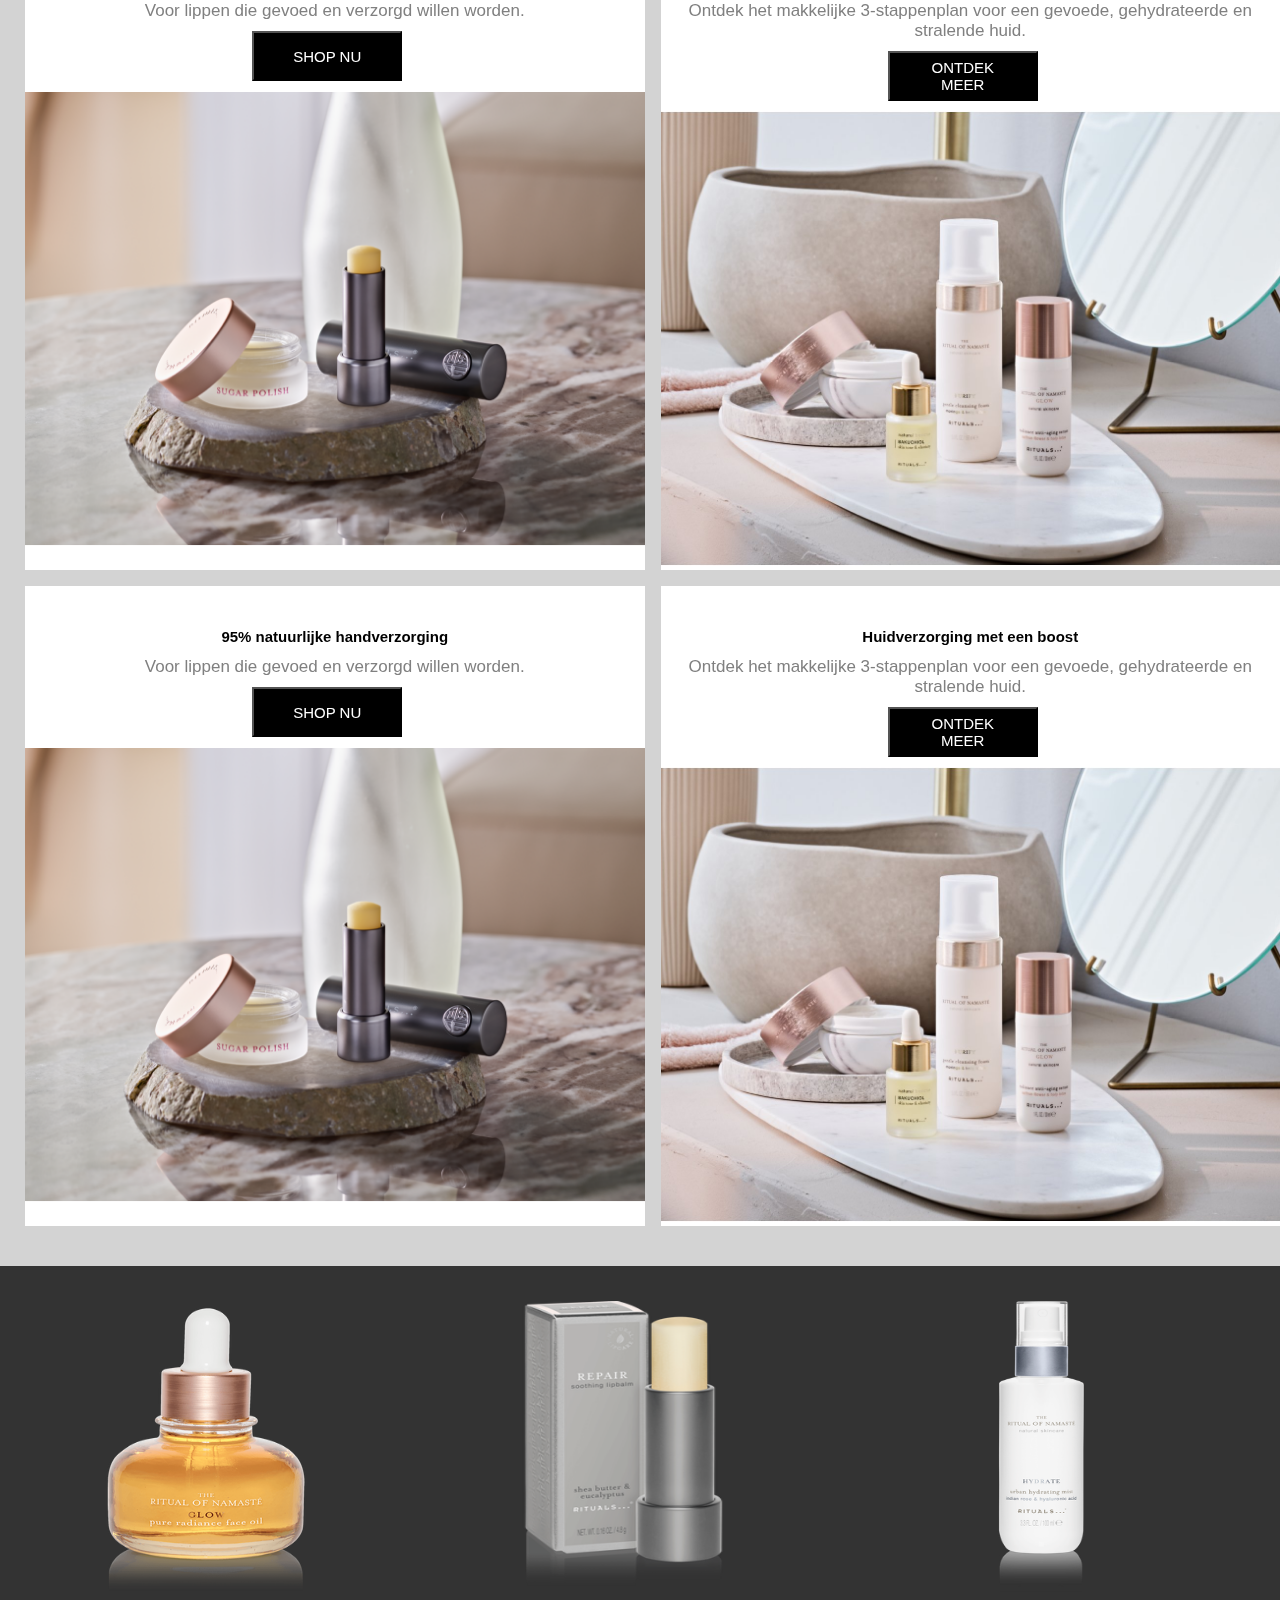
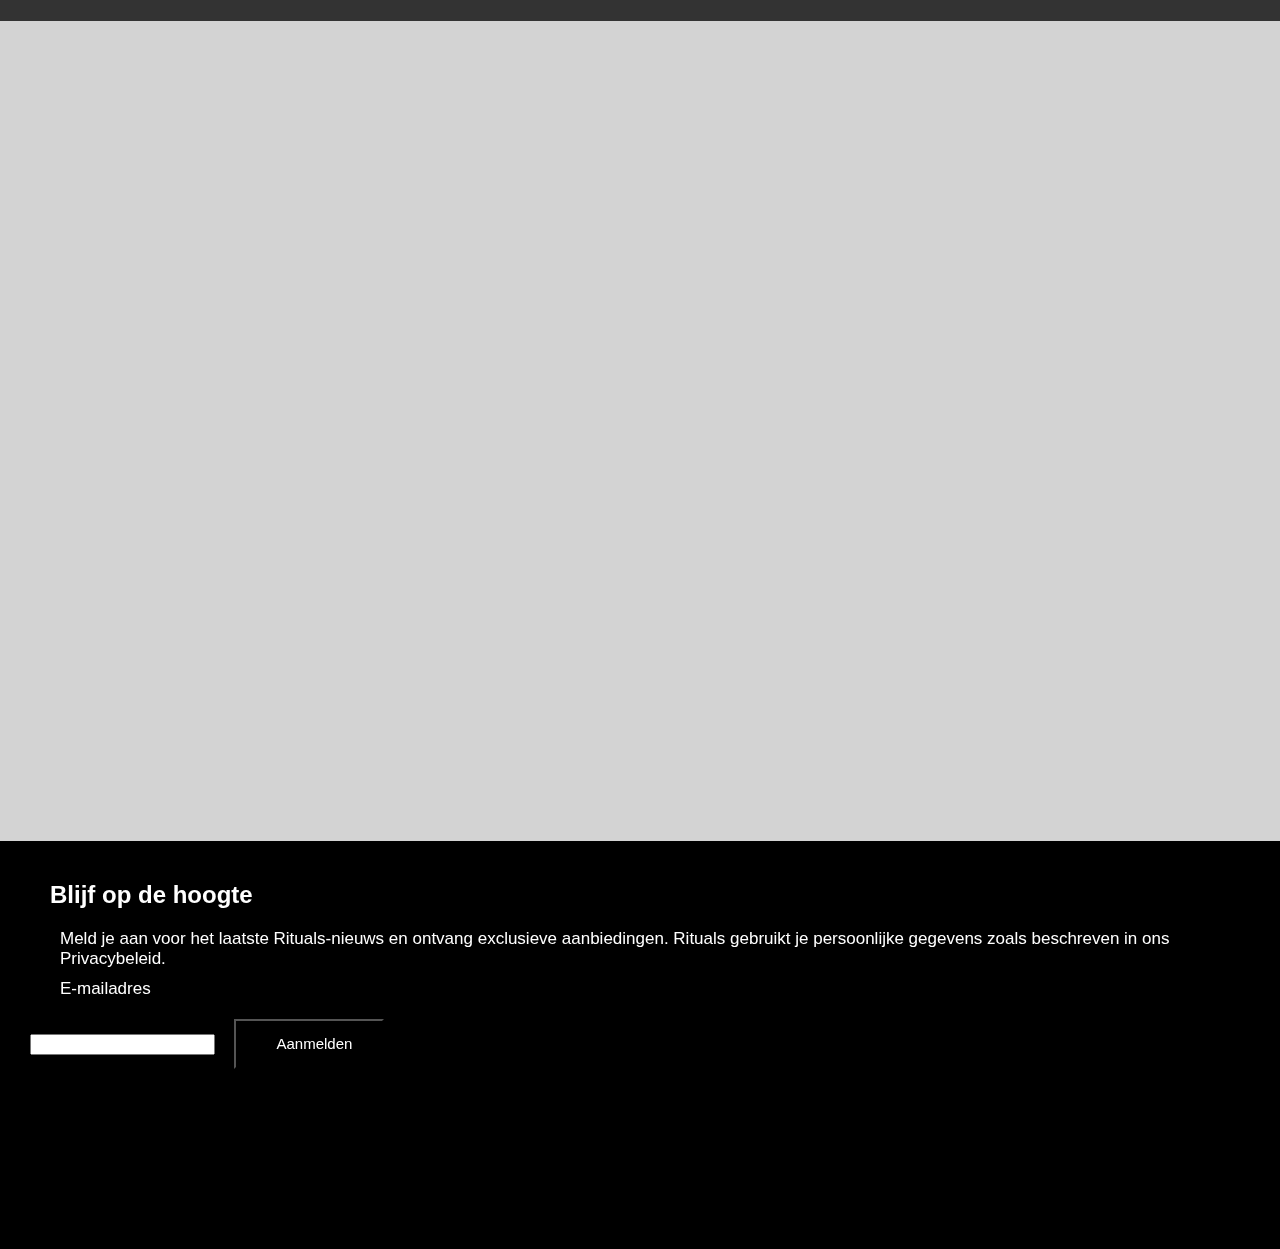
==== commit 08638ce3: "Add files via upload" ====
--- a/index.html
+++ b/index.html
@@ -20,7 +20,9 @@
         </nav>
      https://www.youtube.com/watch?v=xMTs8tAapnQ -->
         
-         <nav>
+        
+        <!--
+        <nav class="navbar">
            <a href="index.html" class="active">
             <img class="logo" src="images/logo.png" alt="logo van Rituals">
             </a>
@@ -31,7 +33,26 @@
                     <li><a href="index.html"> Magazines</a></li>
                 </ul>
         </nav>
-      
+    -->
+    
+    <nav class="navbar">
+           <div class="brand-title">Rituals</div>
+           <a href="#" class="toggle-button">
+               <span class="bar"></span>
+               <span class="bar"></span>
+               <span class="bar"></span>
+           </a>
+           <div class="navbar-links">
+               <ul>
+                   <li><a href="#">Producten</a></li>
+                   <li><a href="#">Collecties</a></li>
+                   <li><a href="#">Cadeaus</a></li>
+                   <li><a href="#">Magazines</a></li>
+               </ul>
+           </div>
+        </nav>
+    
+    
                 
         <section class="homebanner">
             <h1>Green Friday</h1>
--- a/styles/style.css
+++ b/styles/style.css
@@ -202,7 +202,7 @@
 
 
 
-/* nav */
+ /* nav 
 .logo {
     width: 170px;
     height: 29px;
@@ -242,6 +242,105 @@
     font-size: 16px;
     color: black;
     text-decoration: none;
+}
+
+*/
+
+
+/* nav v2*/
+.navbar {
+    display: flex;
+    justify-content: space-between;
+    align-items: center;
+    background-color: black;
+    color: white;
+    
+    
+}
+
+.brand-title {
+    font-size: 1.5rem;
+    margin: .5rem;
+    padding: 10px;
+    
+}
+
+.navbar-links ul {
+    margin: 0;
+    padding: 0;
+    display: flex;
+    
+}
+
+.navbar-links li {
+    list-style: none;
+}
+
+.navbar-links li a {
+    text-decoration: none;
+    color: white;
+    padding: 1rem;
+    display: block;
+    
+}
+
+.navbar-links li:hover {
+    background-color: gray;
+}
+
+.toggle-button {
+    position: absolute;
+    top: 20px;
+    right: 1rem;
+    display: none;
+    flex-direction: column;
+    justify-content: space-between;
+    width: 30px;
+    height: 21px;
+    
+}
+
+.toggle-button .bar {
+    height: 3px;
+    width: 100%;
+    background-color: white;
+    border-radius: 10px;
+    
+}
+
+@media (max-width: 600px) {
+    .toggle-button {
+        display: flex;
+        
+    }
+    
+    .navbar-links {
+        display: none;
+        width: 100%;
+        margin-top: 90px;
+        margin-bottom: 90px;
+    }
+    
+    .navbar {
+        flex-direction: column;
+        align-items: flex-start;
+        
+    }
+    
+    .navbar-links ul {
+        width: 100%;
+        flex-direction: column;
+        
+    }
+    
+    .navbar-links li {
+        text-align: center;
+        
+    }
+    
+    .navbar-links.active {
+        display: flex;
+    }
 }
 
 
@@ -306,3 +405,6 @@
 }
 
 
+
+
+
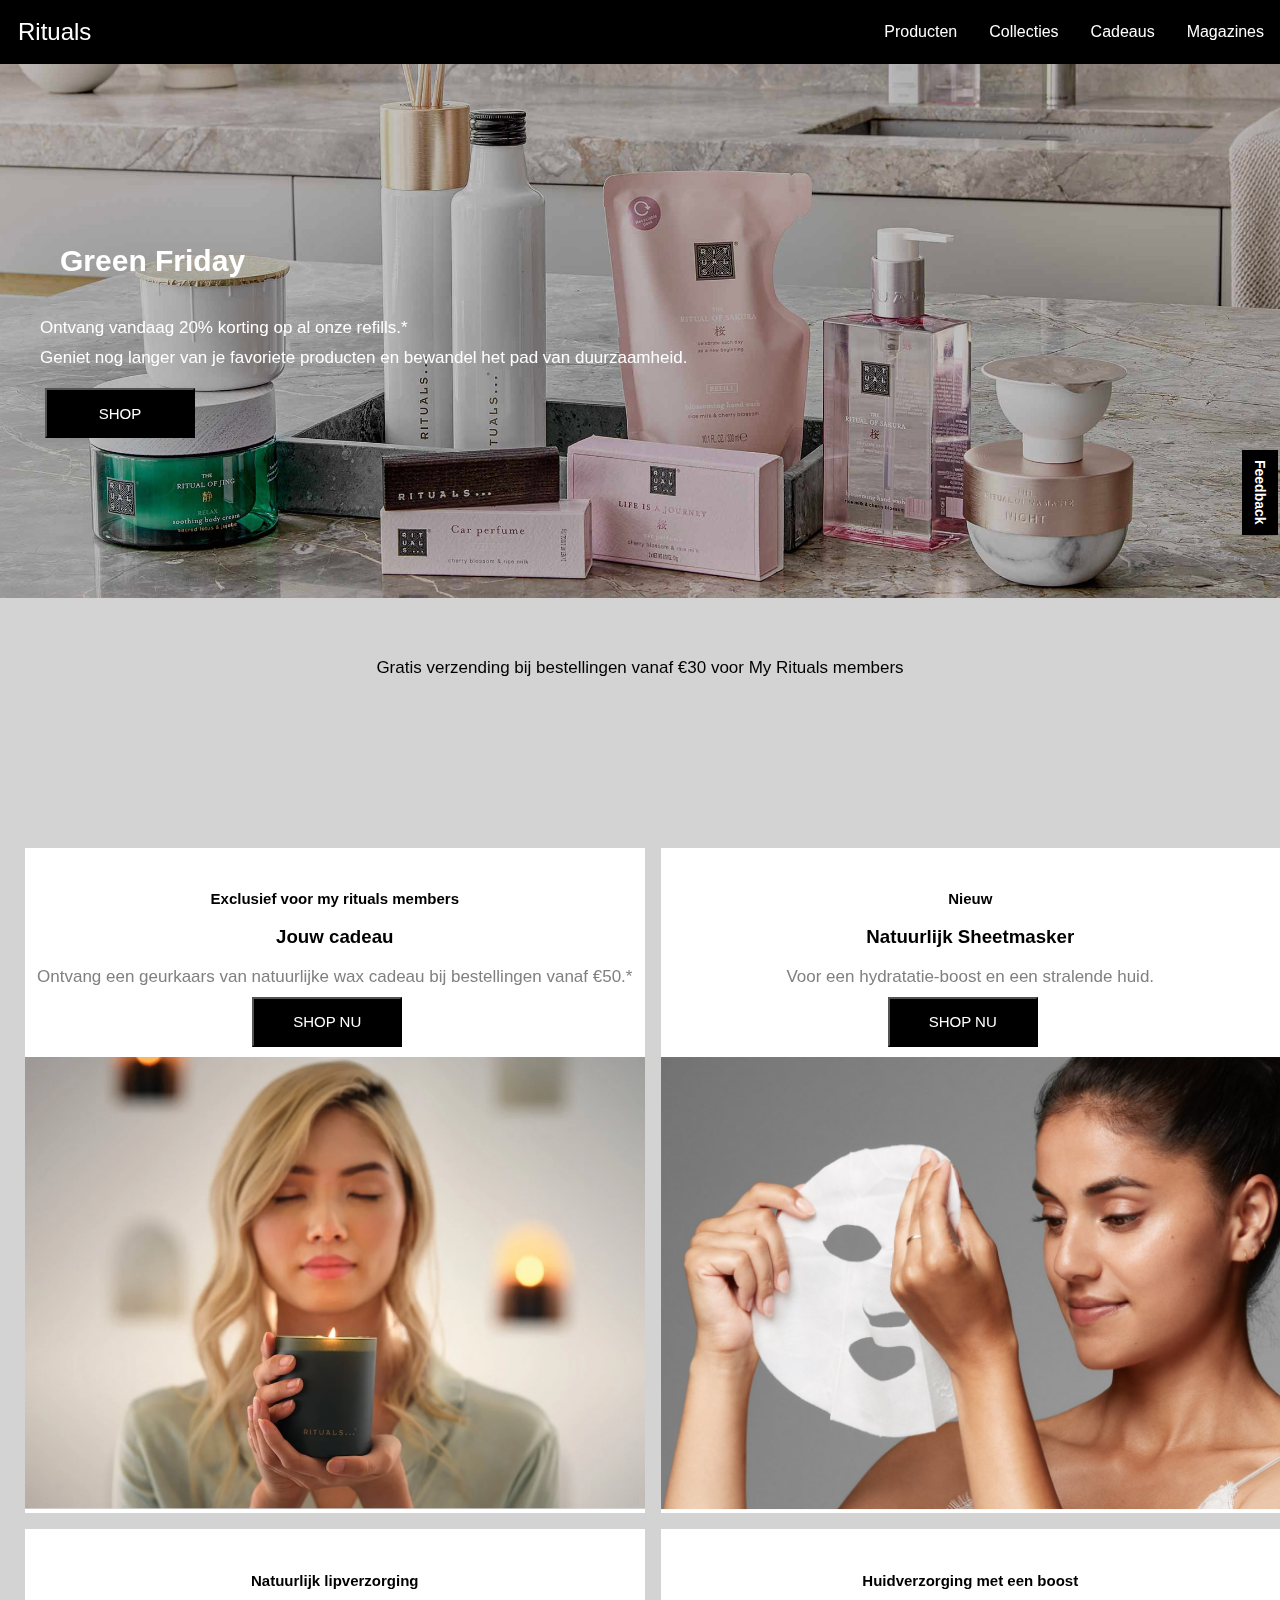
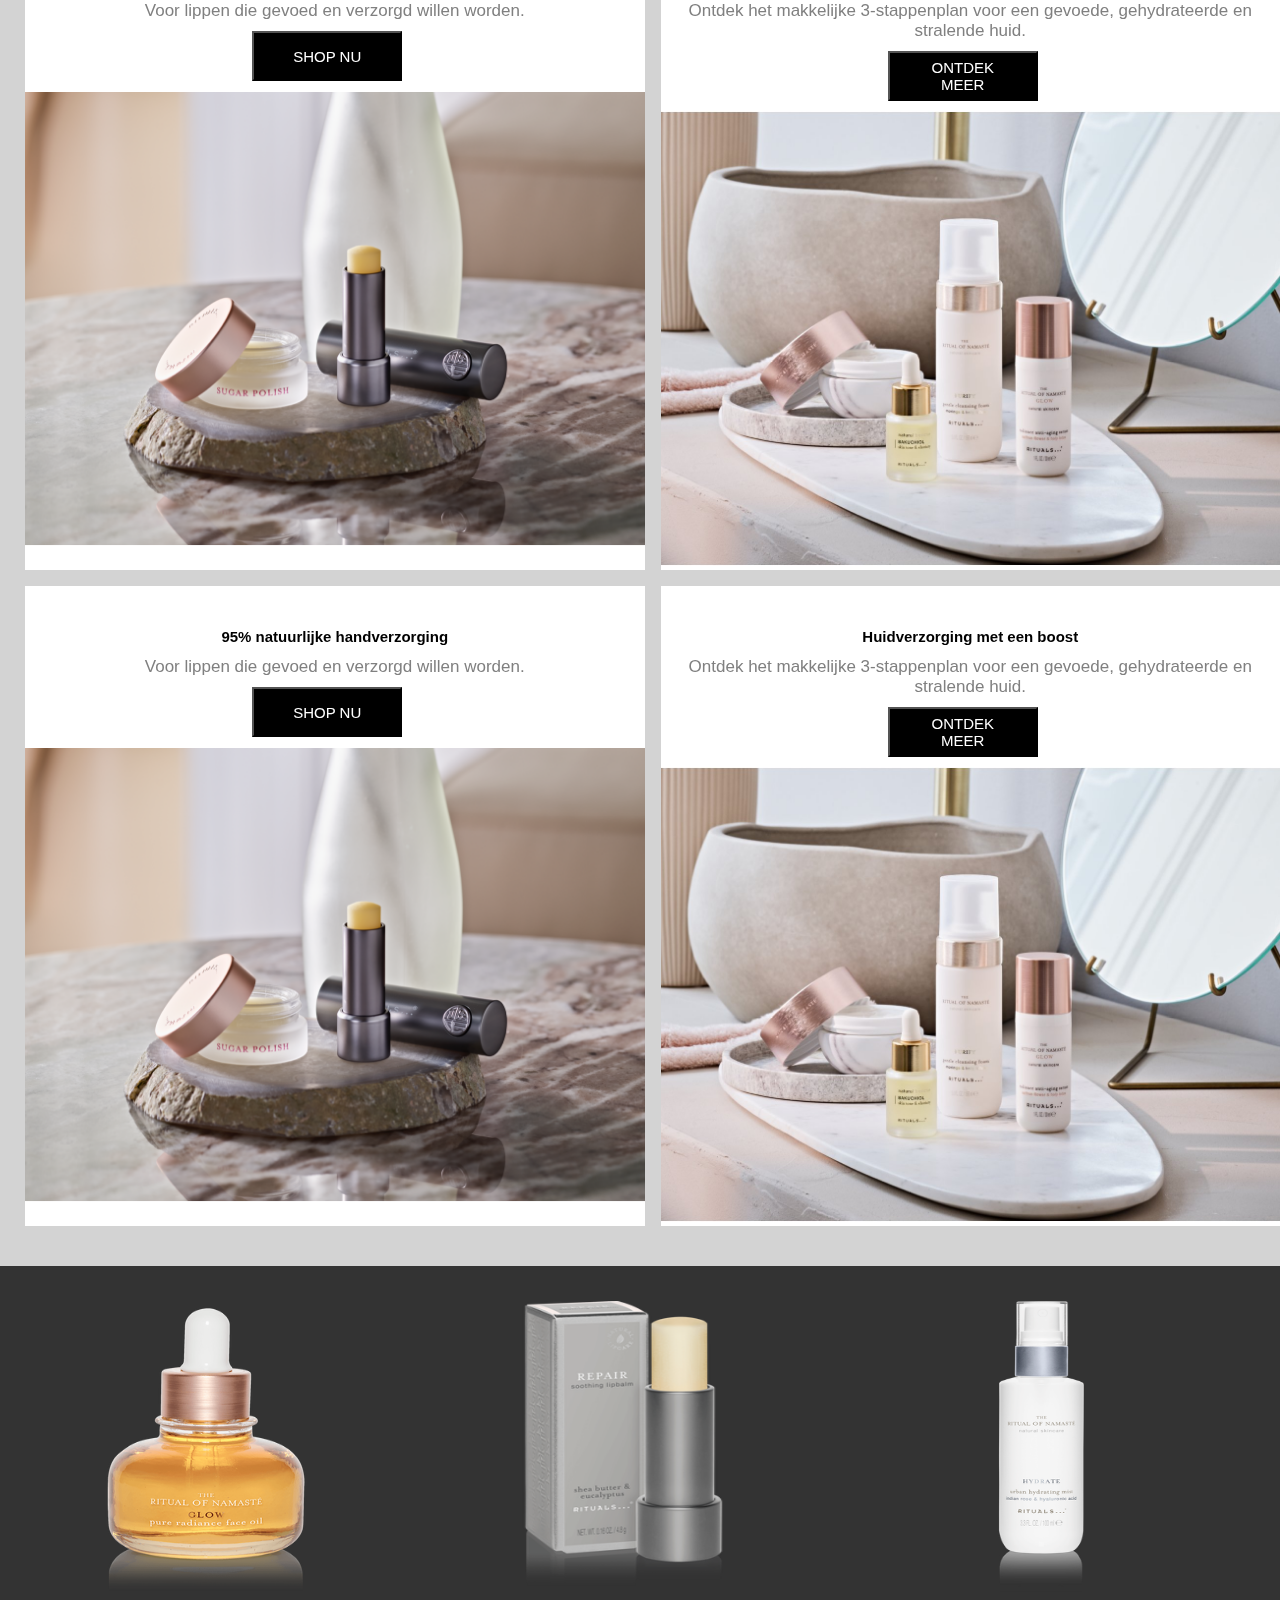
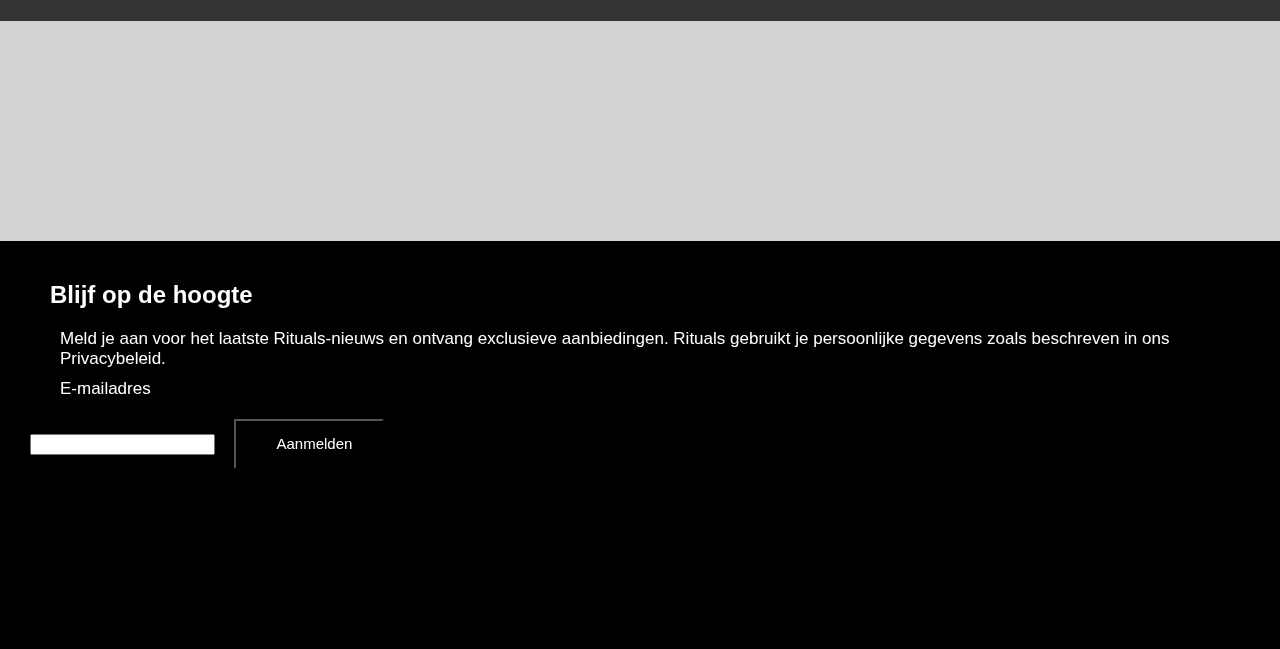
==== commit b4b02d12: "Add files via upload" ====
--- a/index.html
+++ b/index.html
@@ -14,29 +14,10 @@
 <body>
    
     <header>
-            <!-- streepjes 
-        <nav>
-            <label for="toggle">&#9776;</label>
-        </nav>
-     https://www.youtube.com/watch?v=xMTs8tAapnQ -->
-        
-        
-        <!--
-        <nav class="navbar">
-           <a href="index.html" class="active">
-            <img class="logo" src="images/logo.png" alt="logo van Rituals">
-            </a>
-                <ul>
-                    <li><a href="product.html"> Producten</a></li>
-                    <li><a href="index.html"> Collecties</a></li>
-                    <li><a href="index.html"> Cadeaus</a></li>
-                    <li><a href="index.html"> Magazines</a></li>
-                </ul>
-        </nav>
-    -->
+ 
     
     <nav class="navbar">
-           <div class="brand-title">Rituals</div>
+           <a href="index.html" class="brand-title">Rituals</a>
            <a href="#" class="toggle-button">
                <span class="bar"></span>
                <span class="bar"></span>
@@ -44,13 +25,13 @@
            </a>
            <div class="navbar-links">
                <ul>
-                   <li><a href="#">Producten</a></li>
+                   <li><a href="product.html">Producten</a></li>
                    <li><a href="#">Collecties</a></li>
                    <li><a href="#">Cadeaus</a></li>
                    <li><a href="#">Magazines</a></li>
                </ul>
            </div>
-        </nav>
+    </nav>
     
     
                 
@@ -83,7 +64,7 @@
              </div>
              </div></div>
               
-<main>
+    <main>
         
         <article>
             <h2>Exclusief voor my rituals members</h2>
--- a/styles/style.css
+++ b/styles/style.css
@@ -53,7 +53,6 @@
 
 /****************** homepagina  *****************/
 .homebanner {
-   
     padding-bottom: 150px;
     padding-top: 150px;
     padding-left: 30px;
@@ -202,91 +201,49 @@
 
 
 
- /* nav 
-.logo {
-    width: 170px;
-    height: 29px;
-}
-
-
-nav{
-    display: flex;
-    justify-content: space-around;
-    align-items: center;
-    min-height: 8vh;
-    background-color: black;   
-}
-
-
-nav ul{
-    display: flex;
-    justify-content: space-around;
-    width: 50%;
-}
-
-
-nav ul li{
-    list-style: none;
-}
-
-
-nav ul a{
-    color: rgb(226, 226, 226);
-    text-decoration: none; 
-}
-
-
-li, a {
-    font-family: "Avenir", sans-serif;
-    font-weight: 500;
-    font-size: 16px;
-    color: black;
-    text-decoration: none;
-}
-
-*/
-
-
-/* nav v2*/
+/* nav */
 .navbar {
     display: flex;
     justify-content: space-between;
     align-items: center;
     background-color: black;
-    color: white;
-    
-    
-}
+    color: white;   
+}
+
 
 .brand-title {
     font-size: 1.5rem;
     margin: .5rem;
-    padding: 10px;
-    
-}
+    padding: 10px;  
+    text-decoration: none;
+    color: white;
+}
+
 
 .navbar-links ul {
     margin: 0;
     padding: 0;
-    display: flex;
-    
-}
+    display: flex;  
+}
+
 
 .navbar-links li {
     list-style: none;
 }
 
+
 .navbar-links li a {
     text-decoration: none;
     color: white;
     padding: 1rem;
-    display: block;
-    
-}
+    display: block;  
+}
+
 
 .navbar-links li:hover {
     background-color: gray;
 }
+
 
 .toggle-button {
     position: absolute;
@@ -296,22 +253,21 @@
     flex-direction: column;
     justify-content: space-between;
     width: 30px;
-    height: 21px;
-    
-}
+    height: 21px;  
+}
+
 
 .toggle-button .bar {
     height: 3px;
     width: 100%;
     background-color: white;
-    border-radius: 10px;
-    
-}
+    border-radius: 10px;  
+}
+
 
 @media (max-width: 600px) {
     .toggle-button {
-        display: flex;
-        
+        display: flex;   
     }
     
     .navbar-links {
@@ -323,19 +279,16 @@
     
     .navbar {
         flex-direction: column;
-        align-items: flex-start;
-        
+        align-items: flex-start;  
     }
     
     .navbar-links ul {
         width: 100%;
-        flex-direction: column;
-        
+        flex-direction: column;   
     }
     
     .navbar-links li {
-        text-align: center;
-        
+        text-align: center;   
     }
     
     .navbar-links.active {
@@ -353,7 +306,7 @@
     white-space: nowrap;
     width: 100%;
     height: auto;
-    margin-bottom: 850px;   
+    margin-bottom: 250px;   
 }
 
 
